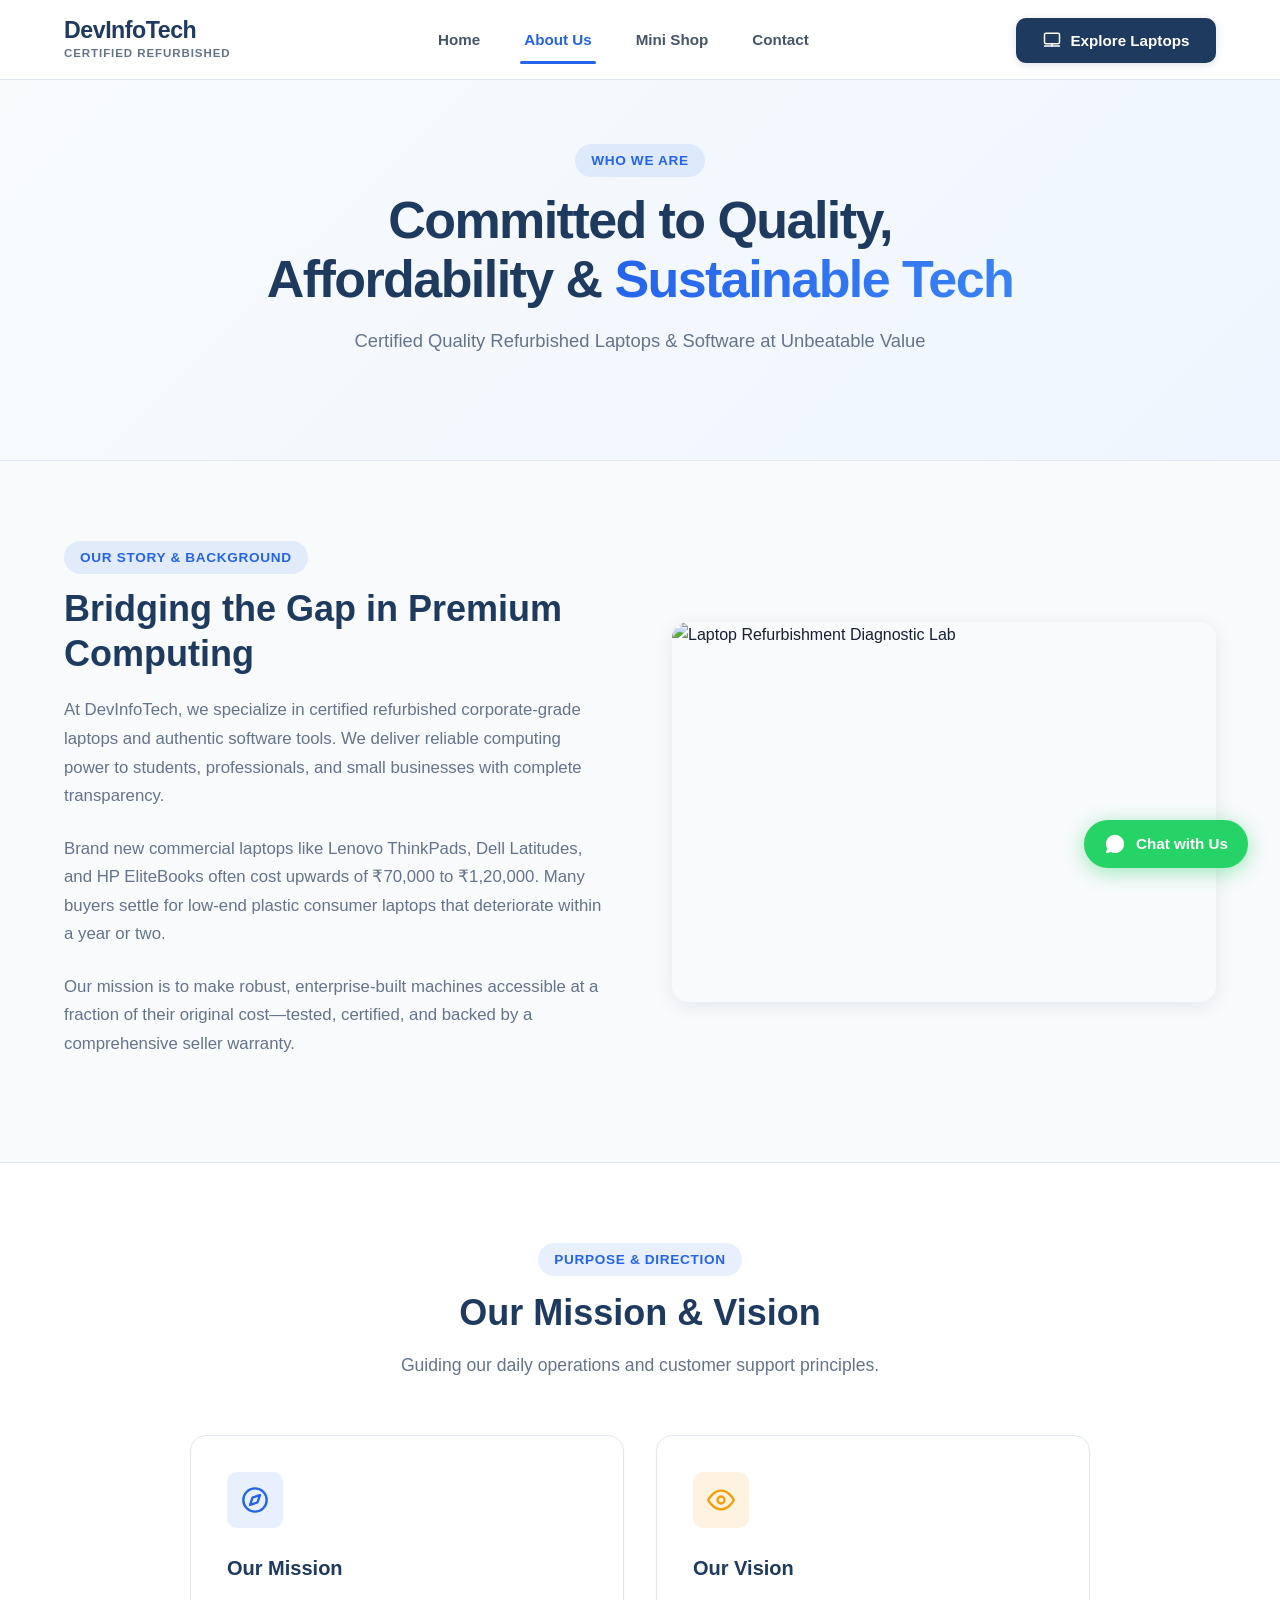
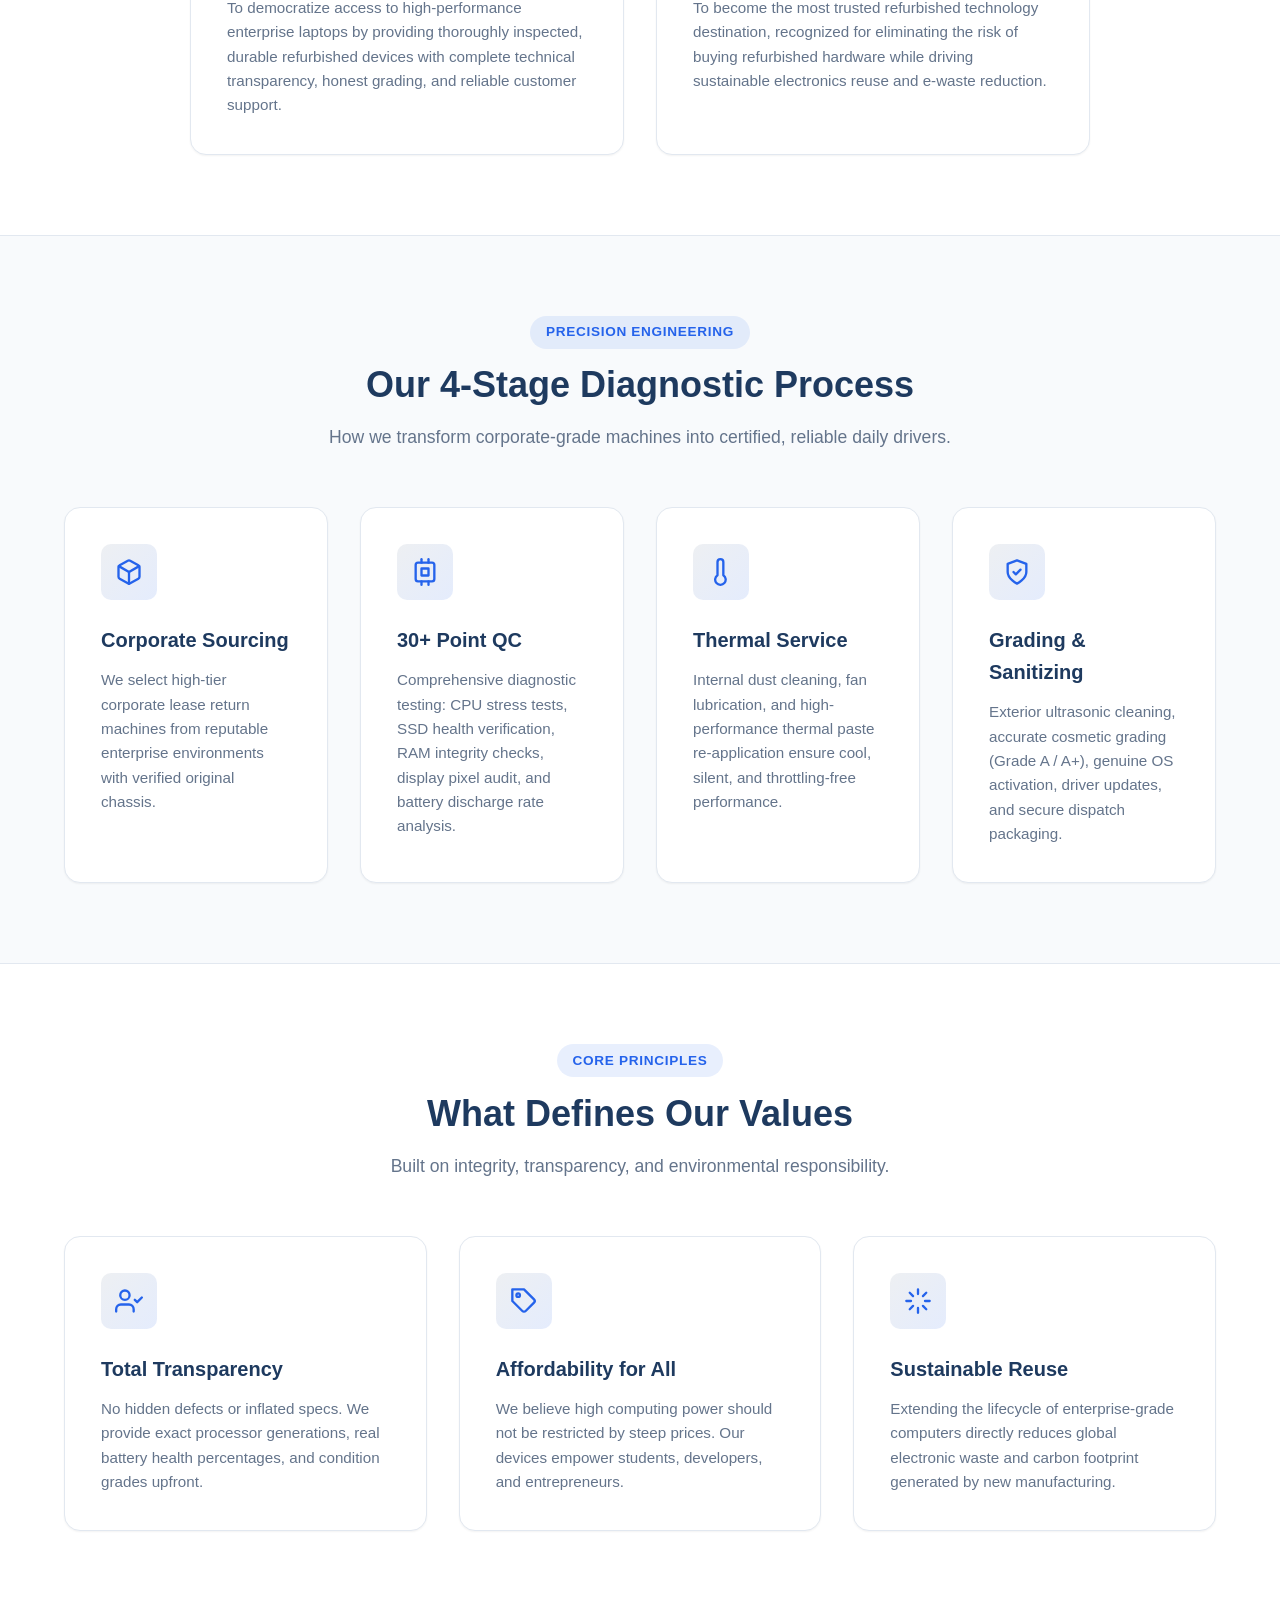
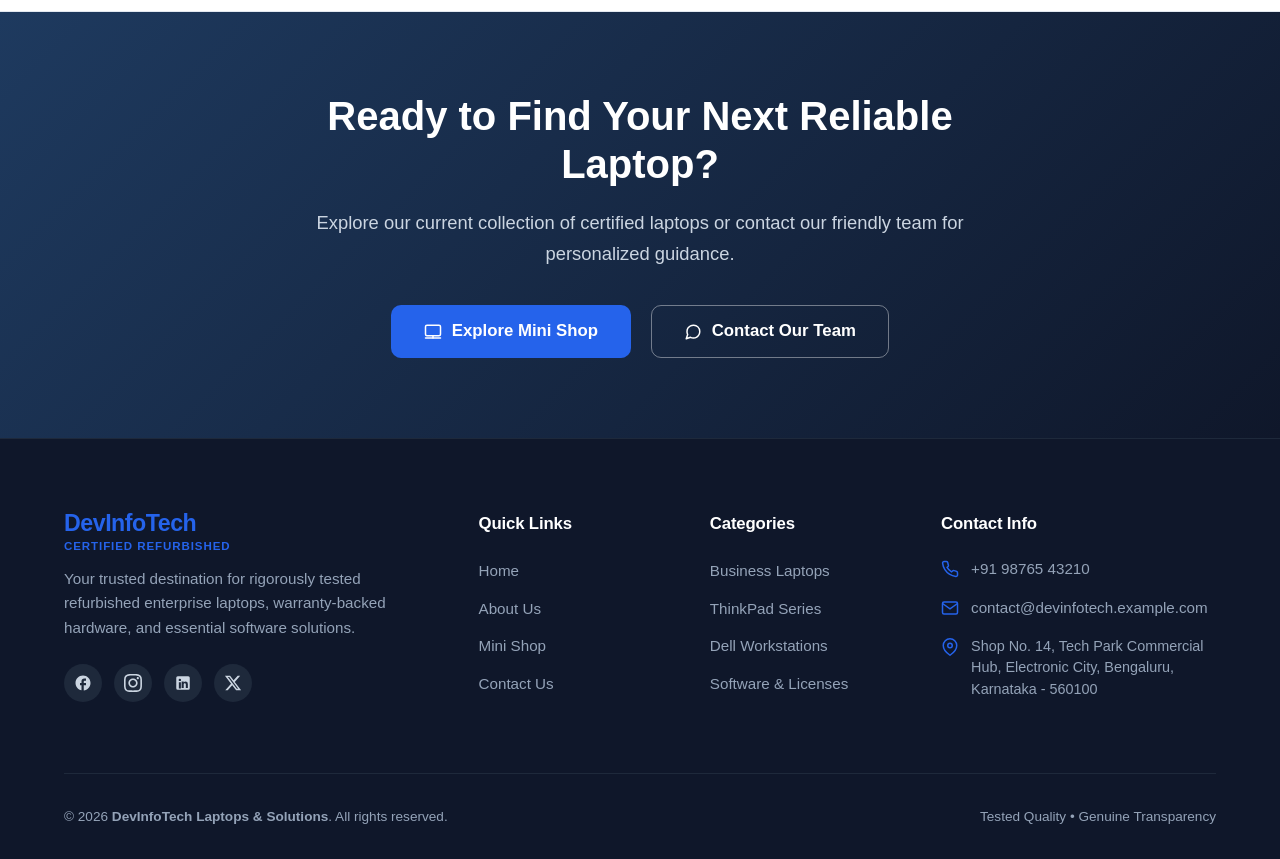
==== about.html @ b2900a1d "Add files via upload" ====
<!DOCTYPE html>
<html lang="en">
<head>
  <meta charset="UTF-8">
  <meta name="viewport" content="width=device-width, initial-scale=1.0">
  <meta name="description" content="Learn about DevInfoTech - our mission, our 30-point diagnostic refurbishment process, and our commitment to transparent, affordable computing technology.">
  <title>About Us - DevInfoTech Certified Refurbished</title>

  <!-- Google Fonts -->
  <link rel="preconnect" href="https://fonts.googleapis.com">
  <link rel="preconnect" href="https://fonts.gstatic.com" crossorigin>
  <link href="https://fonts.googleapis.com/css2?family=Plus+Jakarta+Sans:wght@400;500;600;700;800&display=swap" rel="stylesheet">

  <!-- Core & Component Stylesheets -->
  <link rel="stylesheet" href="css/style.css">
  <link rel="stylesheet" href="css/components.css">
  <link rel="stylesheet" href="css/responsive.css">
</head>
<body>

  <!-- ==============================================================================
       HEADER / NAVIGATION
       ============================================================================== -->
  <header class="site-header">
    <div class="container header-container">
      <a href="index.html" class="brand-logo-link brand-logo-slot" aria-label="Home">
        <div class="brand-text-wrapper">
          <span class="brand-name">Dev<span>Info</span>Tech</span>
          <span class="brand-tagline">Certified Refurbished</span>
        </div>
      </a>

      <!-- Desktop Center Navigation & Mobile Drawer -->
      <nav class="main-nav" aria-label="Primary Navigation">
        <ul class="nav-list">
          <li>
            <a href="index.html" class="nav-link">
              <span class="nav-link-content">
                <span class="nav-icon">
                  <svg viewBox="0 0 24 24" width="18" height="18" fill="none" stroke="currentColor" stroke-width="2" stroke-linecap="round" stroke-linejoin="round"><path d="M3 9l9-7 9 7v11a2 2 0 0 1-2 2H5a2 2 0 0 1-2-2z"/><polyline points="9 22 9 12 15 12 15 22"/></svg>
                </span>
                <span>Home</span>
              </span>
              <span class="nav-arrow">
                <svg viewBox="0 0 24 24" width="16" height="16" fill="none" stroke="currentColor" stroke-width="2.5" stroke-linecap="round" stroke-linejoin="round"><polyline points="9 18 15 12 9 6"/></svg>
              </span>
            </a>
          </li>
          <li>
            <a href="about.html" class="nav-link active">
              <span class="nav-link-content">
                <span class="nav-icon">
                  <svg viewBox="0 0 24 24" width="18" height="18" fill="none" stroke="currentColor" stroke-width="2" stroke-linecap="round" stroke-linejoin="round"><circle cx="12" cy="12" r="10"/><line x1="12" y1="16" x2="12" y2="12"/><line x1="12" y1="8" x2="12.01" y2="8"/></svg>
                </span>
                <span>About Us</span>
              </span>
              <span class="nav-arrow">
                <svg viewBox="0 0 24 24" width="16" height="16" fill="none" stroke="currentColor" stroke-width="2.5" stroke-linecap="round" stroke-linejoin="round"><polyline points="9 18 15 12 9 6"/></svg>
              </span>
            </a>
          </li>
          <li>
            <a href="shop.html" class="nav-link">
              <span class="nav-link-content">
                <span class="nav-icon">
                  <svg viewBox="0 0 24 24" width="18" height="18" fill="none" stroke="currentColor" stroke-width="2" stroke-linecap="round" stroke-linejoin="round"><rect x="2" y="3" width="20" height="14" rx="2"/><path d="M2 20h20"/><path d="M12 17v3"/></svg>
                </span>
                <span>Mini Shop</span>
              </span>
              <span class="nav-arrow">
                <svg viewBox="0 0 24 24" width="16" height="16" fill="none" stroke="currentColor" stroke-width="2.5" stroke-linecap="round" stroke-linejoin="round"><polyline points="9 18 15 12 9 6"/></svg>
              </span>
            </a>
          </li>
          <li>
            <a href="contact.html" class="nav-link">
              <span class="nav-link-content">
                <span class="nav-icon">
                  <svg viewBox="0 0 24 24" width="18" height="18" fill="none" stroke="currentColor" stroke-width="2" stroke-linecap="round" stroke-linejoin="round"><path d="M21 11.5a8.38 8.38 0 0 1-.9 3.8 8.5 8.5 0 0 1-7.6 4.7 8.38 8.38 0 0 1-3.8-.9L3 21l1.9-5.7a8.38 8.38 0 0 1-.9-3.8 8.5 8.5 0 0 1 4.7-7.6 8.38 8.38 0 0 1 3.8-.9h.5a8.48 8.48 0 0 1 8 8v.5z"/></svg>
                </span>
                <span>Contact</span>
              </span>
              <span class="nav-arrow">
                <svg viewBox="0 0 24 24" width="16" height="16" fill="none" stroke="currentColor" stroke-width="2.5" stroke-linecap="round" stroke-linejoin="round"><polyline points="9 18 15 12 9 6"/></svg>
              </span>
            </a>
          </li>
        </ul>
        <div class="mobile-nav-cta">
          <a href="shop.html" class="btn btn-primary btn-block">
            <svg viewBox="0 0 24 24" width="18" height="18" fill="none" stroke="currentColor" stroke-width="2" stroke-linecap="round" stroke-linejoin="round"><rect x="2" y="3" width="20" height="14" rx="2"/><path d="M2 20h20"/><path d="M12 17v3"/></svg>
            Explore Laptops
          </a>
        </div>
      </nav>

      <!-- Header Right Actions: Explore Laptops + Modern Mobile Menu Button -->
      <div class="header-actions">
        <a href="shop.html" class="btn btn-primary btn-header-cta">
          <svg viewBox="0 0 24 24" width="18" height="18" fill="none" stroke="currentColor" stroke-width="2" stroke-linecap="round" stroke-linejoin="round"><rect x="2" y="3" width="20" height="14" rx="2"/><path d="M2 20h20"/><path d="M12 17v3"/></svg>
          <span>Explore Laptops</span>
        </a>
        <button class="mobile-nav-toggle" aria-label="Toggle navigation menu" aria-expanded="false">
          <svg class="menu-icon-svg" viewBox="0 0 24 24" width="22" height="22" fill="none" stroke="currentColor" stroke-width="2.2" stroke-linecap="round" stroke-linejoin="round">
            <line x1="3" y1="6" x2="21" y2="6"/>
            <line x1="3" y1="12" x2="15" y2="12"/>
            <line x1="3" y1="18" x2="21" y2="18"/>
          </svg>
        </button>
      </div>
    </div>
  </header>

  <main id="main-content">
    <!-- ==============================================================================
         PAGE HERO
         ============================================================================== -->
    <section class="hero-section" style="padding: 4rem 0 4.5rem 0;">
      <div class="container" style="text-align: center; max-width: 800px; margin: 0 auto;">
        <span class="section-tag">Who We Are</span>
        <h1 class="hero-title" style="margin-bottom: 1rem;">
          Committed to Quality, Affordability & <span class="highlight">Sustainable Tech</span>
        </h1>
        <p class="hero-description" data-config="tagline">
          Certified Quality Refurbished Laptops & Software at Unbeatable Value.
        </p>
      </div>
    </section>

    <!-- ==============================================================================
         BUSINESS INTRODUCTION & BACKGROUND
         ============================================================================== -->
    <section class="section">
      <div class="container about-preview-grid">
        <div class="about-preview-content">
          <span class="section-tag">Our Story & Background</span>
          <h2 class="section-title">Bridging the Gap in Premium Computing</h2>
          <p class="about-preview-text" data-config="aboutShort">
            At DevInfoTech, we specialize in certified refurbished corporate-grade laptops and authentic software tools. We deliver reliable computing power to students, professionals, and small businesses with complete transparency.
          </p>
          <p class="about-preview-text">
            Brand new commercial laptops like Lenovo ThinkPads, Dell Latitudes, and HP EliteBooks often cost upwards of ₹70,000 to ₹1,20,000. Many buyers settle for low-end plastic consumer laptops that deteriorate within a year or two.
          </p>
          <p class="about-preview-text">
            Our mission is to make robust, enterprise-built machines accessible at a fraction of their original cost—tested, certified, and backed by a comprehensive seller warranty.
          </p>
        </div>

        <div class="about-preview-img-box">
          <img src="assets/images/about-refurbish.svg" alt="Laptop Refurbishment Diagnostic Lab" class="about-preview-img" width="600" height="420">
        </div>
      </div>
    </section>

    <!-- ==============================================================================
         MISSION & VISION
         ============================================================================== -->
    <section class="section section-alt">
      <div class="container">
        <div class="section-header">
          <span class="section-tag">Purpose & Direction</span>
          <h2 class="section-title">Our Mission & Vision</h2>
          <p class="section-subtitle">Guiding our daily operations and customer support principles.</p>
        </div>

        <div class="features-grid" style="grid-template-columns: repeat(2, 1fr); max-width: 900px; margin: 0 auto;">
          <div class="feature-box">
            <div class="feature-icon-wrapper" style="background: rgba(37, 99, 235, 0.1);">
              <svg viewBox="0 0 24 24" width="28" height="28" fill="none" stroke="currentColor" stroke-width="2" stroke-linecap="round" stroke-linejoin="round"><circle cx="12" cy="12" r="10"/><polygon points="16.24 7.76 14.12 14.12 7.76 16.24 9.88 9.88 16.24 7.76"/></svg>
            </div>
            <h3 class="feature-title">Our Mission</h3>
            <p class="feature-desc">
              To democratize access to high-performance enterprise laptops by providing thoroughly inspected, durable refurbished devices with complete technical transparency, honest grading, and reliable customer support.
            </p>
          </div>

          <div class="feature-box">
            <div class="feature-icon-wrapper" style="background: rgba(245, 158, 11, 0.12); color: var(--color-accent);">
              <svg viewBox="0 0 24 24" width="28" height="28" fill="none" stroke="currentColor" stroke-width="2" stroke-linecap="round" stroke-linejoin="round"><path d="M1 12s4-8 11-8 11 8 11 8-4 8-11 8-11-8-11-8z"/><circle cx="12" cy="12" r="3"/></svg>
            </div>
            <h3 class="feature-title">Our Vision</h3>
            <p class="feature-desc">
              To become the most trusted refurbished technology destination, recognized for eliminating the risk of buying refurbished hardware while driving sustainable electronics reuse and e-waste reduction.
            </p>
          </div>
        </div>
      </div>
    </section>

    <!-- ==============================================================================
         EXPLANATION OF REFURBISHMENT PROCESS
         ============================================================================== -->
    <section class="section">
      <div class="container">
        <div class="section-header">
          <span class="section-tag">Precision Engineering</span>
          <h2 class="section-title">Our 4-Stage Diagnostic Process</h2>
          <p class="section-subtitle">How we transform corporate-grade machines into certified, reliable daily drivers.</p>
        </div>

        <div class="features-grid" style="grid-template-columns: repeat(4, 1fr);">
          <div class="feature-box">
            <div class="feature-icon-wrapper">
              <svg viewBox="0 0 24 24" width="26" height="26" fill="none" stroke="currentColor" stroke-width="2" stroke-linecap="round" stroke-linejoin="round"><path d="M21 16V8a2 2 0 0 0-1-1.73l-7-4a2 2 0 0 0-2 0l-7 4A2 2 0 0 0 3 8v8a2 2 0 0 0 1 1.73l7 4a2 2 0 0 0 2 0l7-4A2 2 0 0 0 21 16z"/><polyline points="3.27 6.96 12 12.01 20.73 6.96"/><line x1="12" y1="22.08" x2="12" y2="12"/></svg>
            </div>
            <h3 class="feature-title">Corporate Sourcing</h3>
            <p class="feature-desc">We select high-tier corporate lease return machines from reputable enterprise environments with verified original chassis.</p>
          </div>

          <div class="feature-box">
            <div class="feature-icon-wrapper">
              <svg viewBox="0 0 24 24" width="26" height="26" fill="none" stroke="currentColor" stroke-width="2" stroke-linecap="round" stroke-linejoin="round"><rect x="4" y="4" width="16" height="16" rx="2"/><rect x="9" y="9" width="6" height="6"/><line x1="9" y1="1" x2="9" y2="4"/><line x1="15" y1="1" x2="15" y2="4"/><line x1="9" y1="20" x2="9" y2="23"/><line x1="15" y1="20" x2="15" y2="23"/></svg>
            </div>
            <h3 class="feature-title">30+ Point QC</h3>
            <p class="feature-desc">Comprehensive diagnostic testing: CPU stress tests, SSD health verification, RAM integrity checks, display pixel audit, and battery discharge rate analysis.</p>
          </div>

          <div class="feature-box">
            <div class="feature-icon-wrapper">
              <svg viewBox="0 0 24 24" width="26" height="26" fill="none" stroke="currentColor" stroke-width="2" stroke-linecap="round" stroke-linejoin="round"><path d="M14 14.76V3.5a2.5 2.5 0 0 0-5 0v11.26a4.5 4.5 0 1 0 5 0z"/></svg>
            </div>
            <h3 class="feature-title">Thermal Service</h3>
            <p class="feature-desc">Internal dust cleaning, fan lubrication, and high-performance thermal paste re-application ensure cool, silent, and throttling-free performance.</p>
          </div>

          <div class="feature-box">
            <div class="feature-icon-wrapper">
              <svg viewBox="0 0 24 24" width="26" height="26" fill="none" stroke="currentColor" stroke-width="2" stroke-linecap="round" stroke-linejoin="round"><path d="M12 22s8-4 8-10V5l-8-3-8 3v7c0 6 8 10 8 10z"/><polyline points="9 12 11 14 15 10"/></svg>
            </div>
            <h3 class="feature-title">Grading & Sanitizing</h3>
            <p class="feature-desc">Exterior ultrasonic cleaning, accurate cosmetic grading (Grade A / A+), genuine OS activation, driver updates, and secure dispatch packaging.</p>
          </div>
        </div>
      </div>
    </section>

    <!-- ==============================================================================
         BUSINESS VALUES
         ============================================================================== -->
    <section class="section section-alt">
      <div class="container">
        <div class="section-header">
          <span class="section-tag">Core Principles</span>
          <h2 class="section-title">What Defines Our Values</h2>
          <p class="section-subtitle">Built on integrity, transparency, and environmental responsibility.</p>
        </div>

        <div class="features-grid">
          <div class="feature-box">
            <div class="feature-icon-wrapper">
              <svg viewBox="0 0 24 24" width="28" height="28" fill="none" stroke="currentColor" stroke-width="2" stroke-linecap="round" stroke-linejoin="round"><path d="M16 21v-2a4 4 0 0 0-4-4H5a4 4 0 0 0-4 4v2"/><circle cx="8.5" cy="7" r="4"/><polyline points="17 11 19 13 23 9"/></svg>
            </div>
            <h3 class="feature-title">Total Transparency</h3>
            <p class="feature-desc">No hidden defects or inflated specs. We provide exact processor generations, real battery health percentages, and condition grades upfront.</p>
          </div>

          <div class="feature-box">
            <div class="feature-icon-wrapper">
              <svg viewBox="0 0 24 24" width="28" height="28" fill="none" stroke="currentColor" stroke-width="2" stroke-linecap="round" stroke-linejoin="round"><path d="M20.59 13.41l-7.17 7.17a2 2 0 0 1-2.83 0L2 12V2h10l8.59 8.59a2 2 0 0 1 0 2.82z"/><circle cx="7" cy="7" r="1.5"/></svg>
            </div>
            <h3 class="feature-title">Affordability for All</h3>
            <p class="feature-desc">We believe high computing power should not be restricted by steep prices. Our devices empower students, developers, and entrepreneurs.</p>
          </div>

          <div class="feature-box">
            <div class="feature-icon-wrapper">
              <svg viewBox="0 0 24 24" width="28" height="28" fill="none" stroke="currentColor" stroke-width="2" stroke-linecap="round" stroke-linejoin="round"><path d="M12 2v4M12 18v4M4.93 4.93l2.83 2.83M16.24 16.24l2.83 2.83M2 12h4M18 12h4M4.93 19.07l2.83-2.83M16.24 7.76l2.83-2.83"/></svg>
            </div>
            <h3 class="feature-title">Sustainable Reuse</h3>
            <p class="feature-desc">Extending the lifecycle of enterprise-grade computers directly reduces global electronic waste and carbon footprint generated by new manufacturing.</p>
          </div>
        </div>
      </div>
    </section>

    <!-- ==============================================================================
         CTA SECTION
         ============================================================================== -->
    <section class="cta-section">
      <div class="container cta-container">
        <h2 class="cta-title">Ready to Find Your Next Reliable Laptop?</h2>
        <p class="cta-description">
          Explore our current collection of certified laptops or contact our friendly team for personalized guidance.
        </p>
        <div class="cta-buttons">
          <a href="shop.html" class="btn btn-secondary btn-lg">
            <svg viewBox="0 0 24 24" width="20" height="20" fill="none" stroke="currentColor" stroke-width="2" stroke-linecap="round" stroke-linejoin="round"><rect x="2" y="3" width="20" height="14" rx="2"/><path d="M2 20h20"/><path d="M12 17v3"/></svg>
            <span>Explore Mini Shop</span>
          </a>
          <a href="contact.html" class="btn btn-outline btn-lg" style="color: #FFFFFF; border-color: rgba(255,255,255,0.4);">
            <svg viewBox="0 0 24 24" width="20" height="20" fill="none" stroke="currentColor" stroke-width="2" stroke-linecap="round" stroke-linejoin="round"><path d="M21 11.5a8.38 8.38 0 0 1-.9 3.8 8.5 8.5 0 0 1-7.6 4.7 8.38 8.38 0 0 1-3.8-.9L3 21l1.9-5.7a8.38 8.38 0 0 1-.9-3.8 8.5 8.5 0 0 1 4.7-7.6 8.38 8.38 0 0 1 3.8-.9h.5a8.48 8.48 0 0 1 8 8v.5z"/></svg>
            <span>Contact Our Team</span>
          </a>
        </div>
      </div>
    </section>
  </main>

  <!-- ==============================================================================
       FOOTER
       ============================================================================== -->
  <footer class="site-footer">
    <div class="container">
      <div class="footer-grid">
        <div class="footer-brand">
          <div class="footer-brand-name brand-logo-slot">
            Dev<span>Info</span>Tech
          </div>
          <p class="footer-desc" data-config="footerDescription">
            Your trusted destination for rigorously tested refurbished enterprise laptops, warranty-backed hardware, and essential software solutions.
          </p>
          <div class="footer-social-links"></div>
        </div>

        <div>
          <h4 class="footer-col-title">Quick Links</h4>
          <ul class="footer-links">
            <li class="footer-link-item"><a href="index.html" class="footer-link">Home</a></li>
            <li class="footer-link-item"><a href="about.html" class="footer-link">About Us</a></li>
            <li class="footer-link-item"><a href="shop.html" class="footer-link">Mini Shop</a></li>
            <li class="footer-link-item"><a href="contact.html" class="footer-link">Contact Us</a></li>
          </ul>
        </div>

        <div>
          <h4 class="footer-col-title">Categories</h4>
          <ul class="footer-links">
            <li class="footer-link-item"><a href="shop.html?category=laptop" class="footer-link">Business Laptops</a></li>
            <li class="footer-link-item"><a href="shop.html?category=laptop&brand=lenovo" class="footer-link">ThinkPad Series</a></li>
            <li class="footer-link-item"><a href="shop.html?category=laptop&brand=dell" class="footer-link">Dell Workstations</a></li>
            <li class="footer-link-item"><a href="shop.html?category=software" class="footer-link">Software & Licenses</a></li>
          </ul>
        </div>

        <div>
          <h4 class="footer-col-title">Contact Info</h4>
          <ul class="footer-contact-list">
            <li class="footer-contact-item">
              <svg viewBox="0 0 24 24" fill="none" stroke="currentColor" stroke-width="2"><path d="M22 16.92v3a2 2 0 0 1-2.18 2 19.79 19.79 0 0 1-8.63-3.07 19.5 19.5 0 0 1-6-6 19.79 19.79 0 0 1-3.07-8.67A2 2 0 0 1 4.11 2h3a2 2 0 0 1 2 1.72 12.84 12.84 0 0 0 .7 2.81 2 2 0 0 1-.45 2.11L8.09 9.91a16 16 0 0 0 6 6l1.27-1.27a2 2 0 0 1 2.11-.45 12.84 12.84 0 0 0 2.81.7A2 2 0 0 1 22 16.92z"/></svg>
              <a href="tel:+919876543210" data-config="phone" class="footer-link">+91 98765 43210</a>
            </li>
            <li class="footer-contact-item">
              <svg viewBox="0 0 24 24" fill="none" stroke="currentColor" stroke-width="2"><path d="M4 4h16c1.1 0 2 .9 2 2v12c0 1.1-.9 2-2 2H4c-1.1 0-2-.9-2-2V6c0-1.1.9-2 2-2z"/><polyline points="22,6 12,13 2,6"/></svg>
              <a href="mailto:contact@devinfotech.example.com" data-config="email" class="footer-link">contact@devinfotech.example.com</a>
            </li>
            <li class="footer-contact-item">
              <svg viewBox="0 0 24 24" fill="none" stroke="currentColor" stroke-width="2"><path d="M21 10c0 7-9 13-9 13s-9-6-9-13a9 9 0 0 1 18 0z"/><circle cx="12" cy="10" r="3"/></svg>
              <span data-config="address">Tech Park Commercial Hub, Electronic City, Bengaluru</span>
            </li>
          </ul>
        </div>
      </div>

      <div class="footer-bottom">
        <p data-config="copyright">&copy; 2026 <strong>DevInfoTech</strong>. All rights reserved.</p>
        <p>Tested Quality • Genuine Transparency</p>
      </div>
    </div>
  </footer>

  <!-- Scripts -->
  <script src="js/config.js"></script>
  <script src="js/products.js"></script>
  <script src="js/main.js"></script>
</body>
</html>
---- css/style.css ----
/**
 * ==============================================================================
 * CORE STYLESHEET (style.css)
 * ==============================================================================
 * Central CSS variables, typography, layout, header, hero, footer & global sections.
 * Note: Variables defined here are dynamically overridden by js/config.js at runtime.
 */

:root {
  /* Dynamic Branding Defaults (Configurable via js/config.js) */
  --color-primary: #1E3A5F;
  --color-primary-hover: #152a45;
  --color-secondary: #2563EB;
  --color-secondary-hover: #1d4ed8;
  --color-accent: #F59E0B;
  --color-accent-hover: #d97706;
  --color-bg: #F8FAFC;
  --color-surface: #FFFFFF;
  --color-text: #172033;
  --color-text-muted: #64748B;
  --color-border: #E2E8F0;
  --color-success: #10B981;

  /* Neutrals & Dark Accents */
  --color-dark: #0F172A;
  --color-gray-50: #F8FAFC;
  --color-gray-100: #F1F5F9;
  --color-gray-200: #E2E8F0;
  --color-gray-300: #CBD5E1;
  --color-gray-600: #475569;
  --color-gray-800: #1E293B;

  /* Typography */
  --font-base: -apple-system, BlinkMacSystemFont, "Segoe UI", Roboto, "Helvetica Neue", Arial, sans-serif;
  --font-heading: -apple-system, BlinkMacSystemFont, "Segoe UI", Roboto, "Helvetica Neue", Arial, sans-serif;

  /* Shadows */
  --shadow-sm: 0 1px 2px 0 rgba(0, 0, 0, 0.05);
  --shadow-md: 0 4px 6px -1px rgba(0, 0, 0, 0.1), 0 2px 4px -1px rgba(0, 0, 0, 0.06);
  --shadow-lg: 0 10px 15px -3px rgba(0, 0, 0, 0.1), 0 4px 6px -2px rgba(0, 0, 0, 0.05);
  --shadow-xl: 0 20px 25px -5px rgba(0, 0, 0, 0.1), 0 10px 10px -5px rgba(0, 0, 0, 0.04);
  --shadow-card: 0 4px 20px rgba(15, 23, 42, 0.08);
  --shadow-card-hover: 0 12px 30px rgba(15, 23, 42, 0.14);

  /* Layout Spacing */
  --max-width: 1200px;
  --radius-sm: 6px;
  --radius-md: 10px;
  --radius-lg: 16px;
  --radius-full: 9999px;
  --transition: all 0.25s cubic-bezier(0.4, 0, 0.2, 1);
}

/* Reset & Box Sizing */
*, *::before, *::after {
  box-sizing: border-box;
  margin: 0;
  padding: 0;
}

html {
  scroll-behavior: smooth;
  font-size: 16px;
  overflow-x: hidden;
  width: 100%;
}

body {
  font-family: var(--font-base);
  background-color: var(--color-bg);
  color: var(--color-text);
  line-height: 1.6;
  -webkit-font-smoothing: antialiased;
  -moz-osx-font-smoothing: grayscale;
  min-height: 100vh;
  display: flex;
  flex-direction: column;
  overflow-x: hidden;
  width: 100%;
  position: relative;
}

main {
  flex: 1 0 auto;
}

img, svg {
  display: block;
  max-width: 100%;
  height: auto;
}

a {
  color: var(--color-secondary);
  text-decoration: none;
  transition: var(--transition);
}

a:hover {
  color: var(--color-secondary-hover);
}

button, input, select, textarea {
  font-family: inherit;
  font-size: inherit;
  color: inherit;
}

/* Container */
.container {
  width: 100%;
  max-width: var(--max-width);
  margin: 0 auto;
  padding: 0 1.5rem;
}

/* Section Common Styles */
.section {
  padding: 5rem 0;
}

.section-alt {
  background-color: #FFFFFF;
  border-top: 1px solid var(--color-border);
  border-bottom: 1px solid var(--color-border);
}

.section-header {
  text-align: center;
  max-width: 700px;
  margin: 0 auto 3.5rem auto;
}

.section-tag {
  display: inline-block;
  padding: 0.35rem 1rem;
  background-color: rgba(37, 99, 235, 0.1);
  color: var(--color-secondary);
  font-size: 0.85rem;
  font-weight: 700;
  letter-spacing: 0.05em;
  text-transform: uppercase;
  border-radius: var(--radius-full);
  margin-bottom: 0.85rem;
}

.section-title {
  font-size: 2.25rem;
  font-weight: 800;
  color: var(--color-primary);
  line-height: 1.25;
  margin-bottom: 1rem;
}

.section-subtitle {
  font-size: 1.1rem;
  color: var(--color-text-muted);
  line-height: 1.6;
}

/* ==============================================================================
 * HEADER & NAVIGATION
 * ============================================================================== */
.site-header {
  position: sticky;
  top: 0;
  z-index: 1000;
  background-color: rgba(255, 255, 255, 0.95);
  backdrop-filter: blur(14px);
  -webkit-backdrop-filter: blur(14px);
  border-bottom: 1px solid var(--color-border);
  transition: var(--transition);
}

.site-header.scrolled {
  box-shadow: 0 4px 20px rgba(15, 23, 42, 0.08);
  background-color: #FFFFFF;
}

.header-container {
  display: flex;
  align-items: center;
  justify-content: space-between;
  gap: 1.5rem;
  height: 80px;
}

/* Brand Logo */
.brand-logo-link {
  display: flex;
  align-items: center;
  gap: 0.75rem;
  text-decoration: none;
  flex-shrink: 0;
}

.brand-logo-img {
  height: 46px;
  width: auto;
  object-fit: contain;
}

.brand-text-wrapper {
  display: flex;
  flex-direction: column;
}

.brand-name {
  font-size: 1.45rem;
  font-weight: 800;
  color: var(--color-primary);
  line-height: 1.1;
  letter-spacing: -0.02em;
}

.brand-name span {
  color: var(--color-secondary);
}

.brand-tagline {
  font-size: 0.72rem;
  font-weight: 700;
  color: var(--color-text-muted);
  letter-spacing: 0.08em;
  text-transform: uppercase;
}

/* Main Navigation Centered */
.main-nav {
  display: flex;
  align-items: center;
  margin: 0 auto;
}

.nav-list {
  display: flex;
  align-items: center;
  gap: 2.25rem;
  list-style: none;
}

.nav-link {
  font-size: 0.95rem;
  font-weight: 600;
  color: var(--color-gray-600);
  padding: 0.5rem 0.25rem;
  position: relative;
  display: inline-flex;
  align-items: center;
  gap: 0.4rem;
  transition: var(--transition);
}

.nav-link-content {
  display: inline-flex;
  align-items: center;
  gap: 0.4rem;
}

.nav-icon {
  display: none;
}

.nav-arrow {
  display: none;
}

.nav-link:hover {
  color: var(--color-primary);
}

.nav-link.active {
  color: var(--color-secondary);
  font-weight: 700;
}

.nav-link.active::after {
  content: "";
  position: absolute;
  bottom: -4px;
  left: 0;
  width: 100%;
  height: 3px;
  background-color: var(--color-secondary);
  border-radius: var(--radius-full);
}

/* Header Right Actions */
.header-actions {
  display: flex;
  align-items: center;
  gap: 1rem;
  flex-shrink: 0;
}

.btn-header-cta {
  padding: 0.6rem 1.25rem;
  font-size: 0.9rem;
  font-weight: 700;
  border-radius: var(--radius-md);
  box-shadow: 0 2px 8px rgba(30, 58, 95, 0.15);
  display: inline-flex;
  align-items: center;
  gap: 0.5rem;
}

.btn-header-cta svg {
  width: 17px;
  height: 17px;
}

.btn-header-cta:hover {
  transform: translateY(-2px);
  box-shadow: 0 4px 14px rgba(37, 99, 235, 0.3);
}

/* Drawer Header - Strictly hidden on desktop */
.drawer-header {
  display: none;
}

.mobile-nav-cta {
  display: none;
  width: 100%;
  margin-top: 1.5rem;
  padding-top: 1.5rem;
  border-top: 1px solid var(--color-border);
}

.nav-backdrop {
  display: none;
}

/* Mobile Nav Toggle Button - Strictly hidden on desktop */
.mobile-nav-toggle {
  display: none;
  background: var(--color-gray-50);
  border: 1px solid var(--color-border);
  border-radius: var(--radius-md);
  cursor: pointer;
  padding: 0.5rem;
  color: var(--color-primary);
  transition: var(--transition);
  align-items: center;
  justify-content: center;
}

.mobile-nav-toggle:hover {
  background: #EFF6FF;
  border-color: var(--color-secondary);
  color: var(--color-secondary);
}

.menu-icon-svg {
  display: block;
  width: 22px;
  height: 22px;
  transition: transform 0.25s ease;
}

.mobile-nav-toggle:hover .menu-icon-svg {
  transform: scale(1.08);
}

/* ==============================================================================
 * HERO SECTION
 * ============================================================================== */
.hero-section {
  position: relative;
  padding: 5rem 0 6rem 0;
  background: linear-gradient(135deg, #F8FAFC 0%, #EFF6FF 100%);
  overflow: hidden;
  border-bottom: 1px solid var(--color-border);
}

.hero-grid {
  display: grid;
  grid-template-columns: 1.15fr 0.85fr;
  gap: 3.5rem;
  align-items: center;
}

.hero-content {
  max-width: 620px;
}

.hero-badge {
  display: inline-flex;
  align-items: center;
  gap: 0.5rem;
  padding: 0.4rem 1rem;
  background-color: #FFFFFF;
  border: 1px solid var(--color-border);
  border-radius: var(--radius-full);
  font-size: 0.85rem;
  font-weight: 700;
  color: var(--color-primary);
  box-shadow: var(--shadow-sm);
  margin-bottom: 1.5rem;
}

.hero-badge-dot {
  width: 8px;
  height: 8px;
  background-color: var(--color-success);
  border-radius: 50%;
  box-shadow: 0 0 0 3px rgba(16, 185, 129, 0.25);
}

.hero-title {
  font-size: 3.25rem;
  font-weight: 800;
  color: var(--color-primary);
  line-height: 1.15;
  letter-spacing: -0.03em;
  margin-bottom: 1.25rem;
}

.hero-title .highlight {
  color: var(--color-secondary);
  background: linear-gradient(120deg, var(--color-secondary), #3B82F6);
  -webkit-background-clip: text;
  -webkit-text-fill-color: transparent;
}

.hero-description {
  font-size: 1.15rem;
  color: var(--color-text-muted);
  line-height: 1.65;
  margin-bottom: 2rem;
}

.hero-cta-group {
  display: flex;
  flex-wrap: wrap;
  gap: 1rem;
  margin-bottom: 2.5rem;
}

.hero-trust-row {
  display: flex;
  align-items: center;
  gap: 2rem;
  padding-top: 1.5rem;
  border-top: 1px solid var(--color-gray-200);
}

.hero-trust-item {
  display: flex;
  align-items: center;
  gap: 0.6rem;
  font-size: 0.9rem;
  font-weight: 600;
  color: var(--color-gray-600);
}

.hero-trust-item svg {
  width: 20px;
  height: 20px;
  color: var(--color-success);
  flex-shrink: 0;
}

.hero-visual {
  position: relative;
  display: flex;
  justify-content: center;
}

.hero-image {
  width: 100%;
  max-width: 540px;
  filter: drop-shadow(0 20px 30px rgba(15, 23, 42, 0.12));
}

/* ==============================================================================
 * TRUST INDICATORS STRIP
 * ============================================================================== */
.trust-strip {
  background-color: #FFFFFF;
  padding: 2.5rem 0;
  border-bottom: 1px solid var(--color-border);
}

.trust-grid {
  display: grid;
  grid-template-columns: repeat(4, 1fr);
  gap: 2rem;
}

.trust-card {
  display: flex;
  align-items: flex-start;
  gap: 1rem;
}

.trust-icon-box {
  width: 48px;
  height: 48px;
  border-radius: var(--radius-md);
  background: rgba(37, 99, 235, 0.08);
  color: var(--color-secondary);
  display: flex;
  align-items: center;
  justify-content: center;
  flex-shrink: 0;
}

.trust-icon-box svg {
  width: 24px;
  height: 24px;
}

.trust-title {
  font-size: 1rem;
  font-weight: 700;
  color: var(--color-primary);
  margin-bottom: 0.25rem;
}

.trust-desc {
  font-size: 0.85rem;
  color: var(--color-text-muted);
  line-height: 1.4;
}

/* ==============================================================================
 * WHY CHOOSE US / REFURBISHMENT PROCESS
 * ============================================================================== */
.features-grid {
  display: grid;
  grid-template-columns: repeat(3, 1fr);
  gap: 2rem;
}

.feature-box {
  background-color: var(--color-surface);
  border: 1px solid var(--color-border);
  border-radius: var(--radius-lg);
  padding: 2.25rem;
  transition: var(--transition);
  box-shadow: var(--shadow-sm);
  display: flex;
  flex-direction: column;
}

.feature-box:hover {
  transform: translateY(-5px);
  box-shadow: var(--shadow-card-hover);
  border-color: var(--color-secondary);
}

.feature-icon-wrapper {
  width: 56px;
  height: 56px;
  border-radius: var(--radius-md);
  background: linear-gradient(135deg, rgba(30, 58, 95, 0.08), rgba(37, 99, 235, 0.12));
  color: var(--color-secondary);
  display: flex;
  align-items: center;
  justify-content: center;
  margin-bottom: 1.5rem;
}

.feature-icon-wrapper svg {
  width: 28px;
  height: 28px;
}

.feature-title {
  font-size: 1.25rem;
  font-weight: 700;
  color: var(--color-primary);
  margin-bottom: 0.75rem;
}

.feature-desc {
  font-size: 0.95rem;
  color: var(--color-text-muted);
  line-height: 1.6;
}

/* ==============================================================================
 * SERVICES SECTION
 * ============================================================================== */
.services-grid {
  display: grid;
  grid-template-columns: repeat(3, 1fr);
  gap: 2rem;
}

.service-card {
  background-color: #FFFFFF;
  border: 1px solid var(--color-border);
  border-radius: var(--radius-lg);
  padding: 2.5rem 2rem;
  box-shadow: var(--shadow-sm);
  transition: var(--transition);
  display: flex;
  flex-direction: column;
}

.service-card:hover {
  border-color: var(--color-secondary);
  box-shadow: var(--shadow-card-hover);
  transform: translateY(-4px);
}

.service-badge {
  font-size: 0.8rem;
  font-weight: 700;
  text-transform: uppercase;
  color: var(--color-secondary);
  margin-bottom: 0.75rem;
  letter-spacing: 0.05em;
}

.service-title {
  font-size: 1.35rem;
  font-weight: 700;
  color: var(--color-primary);
  margin-bottom: 0.85rem;
}

.service-desc {
  font-size: 0.95rem;
  color: var(--color-text-muted);
  line-height: 1.6;
  margin-bottom: 1.5rem;
}

.service-list {
  list-style: none;
  margin-top: auto;
  padding-top: 1rem;
  border-top: 1px solid var(--color-border);
}

.service-list-item {
  display: flex;
  align-items: center;
  gap: 0.6rem;
  font-size: 0.9rem;
  color: var(--color-gray-800);
  margin-bottom: 0.5rem;
}

.service-list-item svg {
  width: 16px;
  height: 16px;
  color: var(--color-success);
  flex-shrink: 0;
}

/* ==============================================================================
 * ABOUT PREVIEW SECTION
 * ============================================================================== */
.about-preview-grid {
  display: grid;
  grid-template-columns: 1fr 1fr;
  gap: 4rem;
  align-items: center;
}

.about-preview-img-box {
  position: relative;
  border-radius: var(--radius-lg);
  overflow: hidden;
  box-shadow: var(--shadow-card);
}

.about-preview-content .section-tag {
  margin-bottom: 0.75rem;
}

.about-preview-content .section-title {
  text-align: left;
  margin-bottom: 1.25rem;
}

.about-preview-text {
  font-size: 1.05rem;
  color: var(--color-text-muted);
  line-height: 1.7;
  margin-bottom: 1.5rem;
}

.about-highlights-list {
  list-style: none;
  margin-bottom: 2rem;
}

.about-highlights-item {
  display: flex;
  align-items: flex-start;
  gap: 0.75rem;
  font-size: 0.95rem;
  color: var(--color-gray-800);
  margin-bottom: 0.75rem;
}

.about-highlights-item svg {
  width: 20px;
  height: 20px;
  color: var(--color-secondary);
  margin-top: 2px;
  flex-shrink: 0;
}

/* ==============================================================================
 * CALL TO ACTION BANNER (CTA)
 * ============================================================================== */
.cta-section {
  background: linear-gradient(135deg, var(--color-primary) 0%, #0F172A 100%);
  color: #FFFFFF;
  padding: 5rem 0;
  text-align: center;
}

.cta-container {
  max-width: 800px;
  margin: 0 auto;
}

.cta-title {
  font-size: 2.5rem;
  font-weight: 800;
  color: #FFFFFF;
  margin-bottom: 1.25rem;
  line-height: 1.2;
}

.cta-description {
  font-size: 1.15rem;
  color: #CBD5E1;
  line-height: 1.65;
  margin-bottom: 2.25rem;
}

.cta-buttons {
  display: flex;
  justify-content: center;
  flex-wrap: wrap;
  gap: 1.25rem;
}

/* ==============================================================================
 * FOOTER
 * ============================================================================== */
.site-footer {
  background-color: var(--color-dark);
  color: #94A3B8;
  padding: 4.5rem 0 2rem 0;
  border-top: 1px solid #1E293B;
}

.footer-grid {
  display: grid;
  grid-template-columns: 2fr 1fr 1fr 1.5fr;
  gap: 3rem;
  margin-bottom: 3.5rem;
}

.footer-brand {
  max-width: 340px;
}

.footer-brand-name {
  font-size: 1.5rem;
  font-weight: 800;
  color: #FFFFFF;
  margin-bottom: 0.75rem;
}

.footer-brand-name span {
  color: var(--color-secondary);
}

.footer-desc {
  font-size: 0.95rem;
  line-height: 1.6;
  margin-bottom: 1.5rem;
}

.footer-social-links {
  display: flex;
  gap: 0.75rem;
}

.social-icon-btn {
  width: 38px;
  height: 38px;
  border-radius: 50%;
  background-color: #1E293B;
  color: #CBD5E1;
  display: flex;
  align-items: center;
  justify-content: center;
  transition: var(--transition);
}

.social-icon-btn:hover {
  background-color: var(--color-secondary);
  color: #FFFFFF;
  transform: translateY(-3px);
}

.social-icon-btn svg {
  width: 18px;
  height: 18px;
}

.footer-col-title {
  font-size: 1.05rem;
  font-weight: 700;
  color: #FFFFFF;
  margin-bottom: 1.25rem;
  letter-spacing: -0.01em;
}

.footer-links {
  list-style: none;
}

.footer-link-item {
  margin-bottom: 0.75rem;
}

.footer-link {
  font-size: 0.95rem;
  color: #94A3B8;
  transition: var(--transition);
}

.footer-link:hover {
  color: #FFFFFF;
  padding-left: 4px;
}

.footer-contact-list {
  list-style: none;
}

.footer-contact-item {
  display: flex;
  align-items: flex-start;
  gap: 0.75rem;
  font-size: 0.9rem;
  line-height: 1.5;
  margin-bottom: 1rem;
}

.footer-contact-item svg {
  width: 18px;
  height: 18px;
  color: var(--color-secondary);
  margin-top: 2px;
  flex-shrink: 0;
}

.footer-bottom {
  padding-top: 2rem;
  border-top: 1px solid #1E293B;
  display: flex;
  justify-content: space-between;
  align-items: center;
  font-size: 0.85rem;
}

.footer-bottom a {
  color: #94A3B8;
}

.footer-bottom a:hover {
  color: #FFFFFF;
}

/* ==============================================================================
 * FLOATING WHATSAPP BUTTON
 * ============================================================================== */
.floating-whatsapp {
  position: fixed;
  bottom: 2rem;
  right: 2rem;
  z-index: 990;
  display: flex;
  align-items: center;
  gap: 0.6rem;
  background-color: #25D366;
  color: #FFFFFF;
  padding: 0.75rem 1.25rem;
  border-radius: var(--radius-full);
  box-shadow: 0 4px 20px rgba(37, 211, 102, 0.45);
  font-size: 0.95rem;
  font-weight: 700;
  text-decoration: none;
  transition: var(--transition);
}

.floating-whatsapp:hover {
  background-color: #1eb954;
  color: #FFFFFF;
  transform: translateY(-3px) scale(1.02);
  box-shadow: 0 8px 25px rgba(37, 211, 102, 0.6);
}

.floating-whatsapp svg {
  width: 22px;
  height: 22px;
  fill: currentColor;
}
---- css/components.css ----
/**
 * ==============================================================================
 * COMPONENTS STYLESHEET (components.css)
 * ==============================================================================
 * Reusable buttons, product cards, modals, form controls, search bars, filters & badges.
 */

/* ==============================================================================
 * BUTTONS
 * ============================================================================== */
.btn {
  display: inline-flex;
  align-items: center;
  justify-content: center;
  gap: 0.6rem;
  padding: 0.75rem 1.6rem;
  font-size: 0.95rem;
  font-weight: 700;
  border-radius: var(--radius-md);
  border: 1px solid transparent;
  cursor: pointer;
  text-decoration: none;
  transition: var(--transition);
  line-height: 1.25;
  white-space: nowrap;
}

.btn svg {
  width: 18px;
  height: 18px;
  flex-shrink: 0;
}

.btn-primary {
  background-color: var(--color-primary);
  color: #FFFFFF;
}

.btn-primary:hover {
  background-color: var(--color-primary-hover);
  color: #FFFFFF;
  transform: translateY(-2px);
  box-shadow: var(--shadow-md);
}

.btn-secondary {
  background-color: var(--color-secondary);
  color: #FFFFFF;
}

.btn-secondary:hover {
  background-color: var(--color-secondary-hover);
  color: #FFFFFF;
  transform: translateY(-2px);
  box-shadow: var(--shadow-md);
}

.btn-accent {
  background-color: var(--color-accent);
  color: #FFFFFF;
}

.btn-accent:hover {
  background-color: var(--color-accent-hover);
  color: #FFFFFF;
  transform: translateY(-2px);
  box-shadow: var(--shadow-md);
}

.btn-outline {
  background-color: transparent;
  border-color: var(--color-border);
  color: var(--color-primary);
}

.btn-outline:hover {
  border-color: var(--color-primary);
  background-color: rgba(30, 58, 95, 0.04);
  color: var(--color-primary);
}

.btn-whatsapp {
  background-color: #25D366;
  color: #FFFFFF;
}

.btn-whatsapp:hover {
  background-color: #1eb954;
  color: #FFFFFF;
  transform: translateY(-2px);
  box-shadow: 0 4px 14px rgba(37, 211, 102, 0.4);
}

.btn-sm {
  padding: 0.5rem 1rem;
  font-size: 0.85rem;
  border-radius: var(--radius-sm);
}

.btn-lg {
  padding: 0.95rem 2rem;
  font-size: 1.05rem;
  border-radius: var(--radius-md);
}

.btn-block {
  width: 100%;
}

/* ==============================================================================
 * PRODUCT CARDS
 * ============================================================================== */
.product-grid {
  display: grid;
  grid-template-columns: repeat(auto-fill, minmax(280px, 1fr));
  gap: 2rem;
}

.product-card {
  background-color: #FFFFFF;
  border: 1px solid var(--color-border);
  border-radius: var(--radius-lg);
  overflow: hidden;
  box-shadow: var(--shadow-sm);
  transition: var(--transition);
  display: flex;
  flex-direction: column;
  position: relative;
}

.product-card:hover {
  transform: translateY(-6px);
  box-shadow: var(--shadow-card-hover);
  border-color: var(--color-secondary);
}

.product-badge-group {
  position: absolute;
  top: 1rem;
  left: 1rem;
  display: flex;
  flex-direction: column;
  gap: 0.35rem;
  z-index: 2;
}

.product-badge {
  padding: 0.3rem 0.65rem;
  border-radius: var(--radius-full);
  font-size: 0.75rem;
  font-weight: 700;
  text-transform: uppercase;
  letter-spacing: 0.04em;
}

.badge-featured {
  background-color: var(--color-accent);
  color: #FFFFFF;
}

.badge-condition {
  background-color: rgba(16, 185, 129, 0.9);
  color: #FFFFFF;
}

.badge-category {
  background-color: rgba(30, 58, 95, 0.85);
  color: #FFFFFF;
}

.product-img-wrapper {
  position: relative;
  background-color: #F8FAFC;
  padding: 1.5rem;
  display: flex;
  align-items: center;
  justify-content: center;
  min-height: 220px;
  overflow: hidden;
  border-bottom: 1px solid var(--color-border);
}

.product-img {
  max-height: 180px;
  width: auto;
  object-fit: contain;
  transition: transform 0.4s ease;
}

.product-card:hover .product-img {
  transform: scale(1.05);
}

.product-body {
  padding: 1.5rem;
  display: flex;
  flex-direction: column;
  flex-grow: 1;
}

.product-brand {
  font-size: 0.8rem;
  font-weight: 700;
  color: var(--color-secondary);
  text-transform: uppercase;
  letter-spacing: 0.05em;
  margin-bottom: 0.35rem;
}

.product-title {
  font-size: 1.15rem;
  font-weight: 700;
  color: var(--color-primary);
  line-height: 1.35;
  margin-bottom: 0.75rem;
  min-height: 2.7rem;
}

.product-specs-list {
  list-style: none;
  display: flex;
  flex-wrap: wrap;
  gap: 0.4rem;
  margin-bottom: 1.25rem;
}

.spec-pill {
  font-size: 0.78rem;
  font-weight: 600;
  background-color: var(--color-gray-100);
  color: var(--color-gray-800);
  padding: 0.25rem 0.55rem;
  border-radius: var(--radius-sm);
  display: flex;
  align-items: center;
  gap: 0.3rem;
}

.product-price-row {
  display: flex;
  align-items: baseline;
  gap: 0.6rem;
  margin-top: auto;
  margin-bottom: 1.25rem;
}

.price-current {
  font-size: 1.45rem;
  font-weight: 800;
  color: var(--color-primary);
}

.price-original {
  font-size: 0.95rem;
  color: var(--color-text-muted);
  text-decoration: line-through;
}

.price-discount {
  font-size: 0.8rem;
  font-weight: 700;
  color: var(--color-success);
}

.product-actions-grid {
  display: grid;
  grid-template-columns: 1fr 1fr;
  gap: 0.6rem;
}

/* ==============================================================================
 * SHOP SEARCH, FILTERS & CONTROLS
 * ============================================================================== */
.shop-controls-bar {
  background-color: #FFFFFF;
  border: 1px solid var(--color-border);
  border-radius: var(--radius-lg);
  padding: 1.5rem;
  margin-bottom: 2.5rem;
  box-shadow: var(--shadow-sm);
}

.shop-controls-grid {
  display: grid;
  grid-template-columns: 2fr 1.2fr 1fr;
  gap: 1.25rem;
  align-items: center;
}

.search-input-wrapper {
  position: relative;
  display: flex;
  align-items: center;
}

.search-input-icon {
  position: absolute;
  left: 1rem;
  color: var(--color-text-muted);
  pointer-events: none;
  width: 18px;
  height: 18px;
}

.search-input {
  width: 100%;
  padding: 0.75rem 1rem 0.75rem 2.75rem;
  background-color: var(--color-gray-50);
  border: 1px solid var(--color-border);
  border-radius: var(--radius-md);
  font-size: 0.95rem;
  color: var(--color-text);
  transition: var(--transition);
}

.search-input:focus {
  outline: none;
  background-color: #FFFFFF;
  border-color: var(--color-secondary);
  box-shadow: 0 0 0 3px rgba(37, 99, 235, 0.15);
}

.filter-category-group {
  display: flex;
  gap: 0.5rem;
}

.category-tab-btn {
  background-color: var(--color-gray-50);
  border: 1px solid var(--color-border);
  color: var(--color-gray-800);
  padding: 0.65rem 1rem;
  font-size: 0.9rem;
  font-weight: 600;
  border-radius: var(--radius-md);
  cursor: pointer;
  transition: var(--transition);
}

.category-tab-btn:hover {
  background-color: #FFFFFF;
  border-color: var(--color-secondary);
}

.category-tab-btn.active {
  background-color: var(--color-primary);
  border-color: var(--color-primary);
  color: #FFFFFF;
}

.sort-select-wrapper select {
  width: 100%;
  padding: 0.75rem 1rem;
  background-color: var(--color-gray-50);
  border: 1px solid var(--color-border);
  border-radius: var(--radius-md);
  font-size: 0.9rem;
  font-weight: 600;
  color: var(--color-text);
  cursor: pointer;
  outline: none;
  transition: var(--transition);
}

.sort-select-wrapper select:focus {
  border-color: var(--color-secondary);
  background-color: #FFFFFF;
}

.brand-filters-row {
  display: flex;
  align-items: center;
  flex-wrap: wrap;
  gap: 0.5rem;
  margin-top: 1.25rem;
  padding-top: 1rem;
  border-top: 1px solid var(--color-border);
}

.brand-filter-label {
  font-size: 0.85rem;
  font-weight: 700;
  color: var(--color-gray-800);
  margin-right: 0.5rem;
}

.brand-pill {
  padding: 0.35rem 0.85rem;
  background-color: var(--color-gray-50);
  border: 1px solid var(--color-border);
  border-radius: var(--radius-full);
  font-size: 0.82rem;
  font-weight: 600;
  color: var(--color-gray-600);
  cursor: pointer;
  transition: var(--transition);
}

.brand-pill:hover,
.brand-pill.active {
  background-color: var(--color-secondary);
  border-color: var(--color-secondary);
  color: #FFFFFF;
}

/* Empty Results Message */
.empty-results {
  text-align: center;
  padding: 4rem 2rem;
  background-color: #FFFFFF;
  border: 1px solid var(--color-border);
  border-radius: var(--radius-lg);
  grid-column: 1 / -1;
}

.empty-results svg {
  width: 56px;
  height: 56px;
  color: var(--color-text-muted);
  margin: 0 auto 1.25rem auto;
}

.empty-results-title {
  font-size: 1.35rem;
  font-weight: 700;
  color: var(--color-primary);
  margin-bottom: 0.5rem;
}

.empty-results-desc {
  font-size: 0.95rem;
  color: var(--color-text-muted);
  max-width: 450px;
  margin: 0 auto 1.5rem auto;
}

/* ==============================================================================
 * PRODUCT DETAILS MODAL
 * ============================================================================== */
.modal-backdrop {
  position: fixed;
  top: 0;
  left: 0;
  width: 100vw;
  height: 100vh;
  background-color: rgba(15, 23, 42, 0.65);
  backdrop-filter: blur(4px);
  z-index: 2000;
  display: flex;
  align-items: center;
  justify-content: center;
  padding: 1.5rem;
  opacity: 0;
  visibility: hidden;
  transition: opacity 0.25s ease, visibility 0.25s ease;
}

.modal-backdrop.active {
  opacity: 1;
  visibility: visible;
}

.modal-window {
  background-color: #FFFFFF;
  border-radius: var(--radius-lg);
  max-width: 850px;
  width: 100%;
  max-height: 90vh;
  overflow-y: auto;
  box-shadow: var(--shadow-xl);
  position: relative;
  transform: scale(0.95) translateY(10px);
  transition: transform 0.25s ease;
}

.modal-backdrop.active .modal-window {
  transform: scale(1) translateY(0);
}

.modal-close-btn {
  position: absolute;
  top: 1.25rem;
  right: 1.25rem;
  width: 38px;
  height: 38px;
  border-radius: 50%;
  background-color: var(--color-gray-100);
  border: none;
  cursor: pointer;
  display: flex;
  align-items: center;
  justify-content: center;
  color: var(--color-gray-800);
  transition: var(--transition);
  z-index: 10;
}

.modal-close-btn:hover {
  background-color: var(--color-gray-200);
  color: var(--color-dark);
}

.modal-content-grid {
  display: grid;
  grid-template-columns: 1fr 1.2fr;
  gap: 2.5rem;
  padding: 2.5rem;
}

.modal-img-container {
  background-color: #F8FAFC;
  border-radius: var(--radius-md);
  padding: 2rem;
  display: flex;
  align-items: center;
  justify-content: center;
  border: 1px solid var(--color-border);
}

.modal-img {
  max-height: 280px;
  width: auto;
  object-fit: contain;
}

.modal-info-brand {
  font-size: 0.85rem;
  font-weight: 700;
  color: var(--color-secondary);
  text-transform: uppercase;
  letter-spacing: 0.05em;
  margin-bottom: 0.35rem;
}

.modal-info-title {
  font-size: 1.65rem;
  font-weight: 800;
  color: var(--color-primary);
  line-height: 1.25;
  margin-bottom: 1rem;
}

.modal-info-price-row {
  display: flex;
  align-items: baseline;
  gap: 0.75rem;
  margin-bottom: 1.25rem;
  padding-bottom: 1rem;
  border-bottom: 1px solid var(--color-border);
}

.modal-description {
  font-size: 0.95rem;
  color: var(--color-text-muted);
  line-height: 1.6;
  margin-bottom: 1.5rem;
}

.modal-specs-table {
  width: 100%;
  border-collapse: collapse;
  margin-bottom: 1.75rem;
  font-size: 0.9rem;
}

.modal-specs-table tr {
  border-bottom: 1px solid var(--color-border);
}

.modal-specs-table th {
  text-align: left;
  padding: 0.6rem 0.5rem 0.6rem 0;
  font-weight: 600;
  color: var(--color-text-muted);
  width: 35%;
}

.modal-specs-table td {
  padding: 0.6rem 0;
  font-weight: 600;
  color: var(--color-text);
}

.modal-actions {
  display: flex;
  gap: 1rem;
}

/* ==============================================================================
 * CONTACT & INQUIRY FORMS
 * ============================================================================== */
.form-row-2col {
  display: grid;
  grid-template-columns: 1fr 1fr;
  gap: 1.25rem;
}

@media (max-width: 640px) {
  .form-row-2col {
    grid-template-columns: 1fr;
    gap: 0;
  }
}

.form-group {
  margin-bottom: 1.5rem;
}

.form-label {
  display: block;
  font-size: 0.9rem;
  font-weight: 600;
  color: var(--color-primary);
  margin-bottom: 0.5rem;
}

.form-label .required {
  color: #EF4444;
}

.form-control {
  width: 100%;
  padding: 0.85rem 1.15rem;
  background-color: #FFFFFF;
  border: 1px solid var(--color-border);
  border-radius: var(--radius-md);
  font-size: 0.95rem;
  color: var(--color-text);
  transition: var(--transition);
}

.form-control:focus {
  outline: none;
  border-color: var(--color-secondary);
  box-shadow: 0 0 0 3px rgba(37, 99, 235, 0.15);
}

.form-control.is-invalid {
  border-color: #EF4444;
  background-color: #FEF2F2;
}

.form-error-msg {
  display: none;
  font-size: 0.8rem;
  font-weight: 600;
  color: #EF4444;
  margin-top: 0.35rem;
}

.form-control.is-invalid + .form-error-msg {
  display: block;
}

textarea.form-control {
  resize: vertical;
  min-height: 120px;
}

.form-disclaimer {
  font-size: 0.82rem;
  color: var(--color-text-muted);
  margin-top: 1rem;
  line-height: 1.5;
  background-color: var(--color-gray-100);
  padding: 0.75rem 1rem;
  border-radius: var(--radius-sm);
  border-left: 3px solid var(--color-secondary);
}

/* Notice / Toast Banner */
.toast-notification {
  position: fixed;
  bottom: 2rem;
  left: 50%;
  transform: translateX(-50%) translateY(100px);
  background-color: var(--color-dark);
  color: #FFFFFF;
  padding: 1rem 1.75rem;
  border-radius: var(--radius-md);
  box-shadow: var(--shadow-xl);
  font-size: 0.95rem;
  font-weight: 600;
  display: flex;
  align-items: center;
  gap: 0.75rem;
  z-index: 2500;
  transition: transform 0.3s cubic-bezier(0.16, 1, 0.3, 1);
  max-width: 90vw;
}

.toast-notification.active {
  transform: translateX(-50%) translateY(0);
}
---- css/responsive.css ----
/* ==============================================================================
 * 0. DESKTOP SCREENS (Min 769px) - STRICT NAVBAR LAYOUT
 * ============================================================================== */
@media (min-width: 769px) {
  .site-header {
    height: 80px;
  }

  .main-nav {
    position: static !important;
    display: flex !important;
    flex-direction: row !important;
    align-items: center !important;
    justify-content: center !important;
    width: auto !important;
    height: auto !important;
    background: transparent !important;
    box-shadow: none !important;
    padding: 0 !important;
    margin: 0 auto !important;
    overflow: visible !important;
  }

  .nav-list {
    display: flex !important;
    flex-direction: row !important;
    align-items: center !important;
    gap: 2.25rem !important;
    margin: 0 !important;
    width: auto !important;
  }

  .nav-link {
    display: inline-flex !important;
    padding: 0.5rem 0.25rem !important;
    border: none !important;
    background: transparent !important;
    border-radius: 0 !important;
    box-shadow: none !important;
  }

  .nav-link-content {
    display: inline-flex !important;
  }

  /* Force hide all mobile-drawer-only elements on desktop */
  .drawer-header,
  .mobile-nav-cta,
  .mobile-nav-toggle,
  .nav-backdrop,
  .nav-icon,
  .nav-arrow {
    display: none !important;
  }
}

/* ==============================================================================
 * 1. LARGE TABLETS & SMALL LAPTOPS (Max 1024px)
 * ============================================================================== */
@media (max-width: 1024px) {
  .hero-grid {
    grid-template-columns: 1fr 0.9fr;
    gap: 2.5rem;
  }

  .hero-title {
    font-size: 2.5rem;
  }

  .trust-grid {
    grid-template-columns: repeat(2, 1fr);
    gap: 1.5rem;
  }

  .features-grid,
  .services-grid {
    grid-template-columns: repeat(2, 1fr);
    gap: 1.5rem;
  }

  .footer-grid {
    grid-template-columns: 1.5fr 1fr 1fr 1.2fr;
    gap: 2rem;
  }

  .about-preview-grid {
    gap: 2.5rem;
  }

  .shop-controls-grid {
    grid-template-columns: 1.8fr 1.2fr 1fr;
  }
}

/* ==============================================================================
 * 2. TABLETS & MOBILE BREAKPOINT (Max 768px)
 * ============================================================================== */
@media (max-width: 768px) {
  /* Container & Section Padding */
  .container {
    padding: 0 1.25rem;
  }

  .section {
    padding: 3.5rem 0;
  }

  .section-header {
    margin-bottom: 2.5rem;
  }

  .section-title {
    font-size: 1.85rem;
  }

  .section-subtitle {
    font-size: 1rem;
  }

  /* Header Optimization */
  .site-header {
    height: 72px;
    background-color: #FFFFFF;
    backdrop-filter: none;
    -webkit-backdrop-filter: none;
    z-index: 1050;
  }

  .header-container {
    height: 72px;
    gap: 0.75rem;
  }

  .brand-logo-img {
    height: 38px;
  }

  .brand-name {
    font-size: 1.25rem;
  }

  .brand-tagline {
    font-size: 0.68rem;
  }

  .header-actions {
    gap: 0.6rem;
  }

  .btn-header-cta {
    padding: 0.5rem 0.85rem;
    font-size: 0.82rem;
  }

  /* Mobile Toggle Button */
  .mobile-nav-toggle {
    display: flex;
    align-items: center;
    justify-content: center;
    width: 42px;
    height: 42px;
    padding: 0;
    z-index: 1051;
  }

  /* ==========================================================================
     MOBILE DRAWER & BACKDROP ARCHITECTURE (ZERO BLUR BLEED)
     ========================================================================== */
  
  /* Backdrop Blur Overlay - Sits BELOW drawer, blurs only page content */
  .nav-backdrop {
    position: fixed;
    top: 0;
    left: 0;
    width: 100vw;
    height: 100vh;
    background-color: rgba(15, 23, 42, 0.65);
    backdrop-filter: blur(6px);
    -webkit-backdrop-filter: blur(6px);
    z-index: 1040;
    opacity: 0;
    visibility: hidden;
    pointer-events: none;
    transition: opacity 0.3s cubic-bezier(0.4, 0, 0.2, 1), visibility 0.3s cubic-bezier(0.4, 0, 0.2, 1);
  }

  .nav-backdrop.active {
    opacity: 1;
    visibility: visible;
    pointer-events: auto;
  }

  /* Mobile Slide-out Drawer - Crystal clear white surface, above backdrop */
  .main-nav {
    position: fixed;
    top: 0;
    right: -100%;
    width: 85%;
    max-width: 330px;
    height: 100vh;
    height: 100dvh;
    background-color: #FFFFFF !important;
    backdrop-filter: none !important;
    -webkit-backdrop-filter: none !important;
    box-shadow: -8px 0 35px rgba(15, 23, 42, 0.25);
    padding: 1.25rem 1.5rem 2rem 1.5rem;
    flex-direction: column;
    align-items: stretch;
    justify-content: flex-start;
    margin: 0;
    transition: right 0.35s cubic-bezier(0.16, 1, 0.3, 1);
    z-index: 1060;
    overflow-y: auto;
    -webkit-overflow-scrolling: touch;
  }

  .main-nav.is-open {
    right: 0;
  }

  /* Drawer Header */
  .drawer-header {
    display: flex;
    align-items: center;
    justify-content: space-between;
    padding-bottom: 1.25rem;
    margin-bottom: 1.25rem;
    border-bottom: 1px solid var(--color-border);
  }

  .drawer-brand {
    font-size: 1.25rem;
    font-weight: 800;
    color: var(--color-primary);
  }

  .drawer-brand span {
    color: var(--color-secondary);
  }

  .drawer-close-btn {
    width: 38px;
    height: 38px;
    border-radius: var(--radius-md);
    background-color: var(--color-gray-100);
    border: 1px solid var(--color-border);
    color: var(--color-dark);
    display: flex;
    align-items: center;
    justify-content: center;
    cursor: pointer;
    transition: var(--transition);
  }

  .drawer-close-btn:hover {
    background-color: #FEE2E2;
    color: #EF4444;
    border-color: #FCA5A5;
  }

  .drawer-close-btn svg {
    width: 18px;
    height: 18px;
  }

  /* Drawer Navigation Links */
  .nav-list {
    flex-direction: column;
    align-items: stretch;
    gap: 0.6rem;
    width: 100%;
    margin-bottom: 1.5rem;
  }

  .nav-link {
    font-size: 1rem;
    font-weight: 600;
    color: var(--color-text);
    display: flex;
    align-items: center;
    justify-content: space-between;
    width: 100%;
    padding: 0.75rem 0.95rem;
    border-radius: var(--radius-md);
    background-color: var(--color-gray-50);
    border: 1px solid var(--color-border);
    transition: var(--transition);
  }

  .nav-link-content {
    display: flex;
    align-items: center;
    gap: 0.85rem;
  }

  .nav-icon {
    display: flex;
    align-items: center;
    justify-content: center;
    width: 36px;
    height: 36px;
    border-radius: var(--radius-sm);
    background: rgba(30, 58, 95, 0.08);
    color: var(--color-primary);
    flex-shrink: 0;
    transition: var(--transition);
  }

  .nav-arrow {
    display: flex;
    align-items: center;
    color: var(--color-text-muted);
    transition: var(--transition);
  }

  .nav-link:hover {
    background-color: #FFFFFF;
    border-color: var(--color-secondary);
    color: var(--color-secondary);
    box-shadow: 0 2px 8px rgba(37, 99, 235, 0.1);
  }

  .nav-link:hover .nav-icon {
    background-color: rgba(37, 99, 235, 0.12);
    color: var(--color-secondary);
  }

  .nav-link:hover .nav-arrow {
    transform: translateX(3px);
    color: var(--color-secondary);
  }

  .nav-link.active {
    background-color: rgba(37, 99, 235, 0.08);
    color: var(--color-secondary);
    border-color: rgba(37, 99, 235, 0.3);
    font-weight: 700;
  }

  .nav-link.active .nav-icon {
    background-color: var(--color-secondary);
    color: #FFFFFF;
  }

  .nav-link.active .nav-arrow {
    color: var(--color-secondary);
  }

  .nav-link.active::after {
    display: none;
  }

  /* Drawer Action Footer */
  .mobile-nav-cta {
    display: block;
    margin-top: auto;
    padding-top: 1.5rem;
    border-top: 1px solid var(--color-border);
  }

  .mobile-nav-cta .btn {
    width: 100%;
    padding: 0.85rem;
    font-size: 1rem;
  }

  .drawer-contact-strip {
    margin-top: 1.25rem;
    display: flex;
    flex-direction: column;
    gap: 0.6rem;
    font-size: 0.85rem;
    color: var(--color-text-muted);
  }

  .drawer-contact-item {
    display: flex;
    align-items: center;
    gap: 0.5rem;
  }

  .drawer-contact-item svg {
    width: 16px;
    height: 16px;
    color: var(--color-secondary);
  }

  /* ==========================================================================
     HERO SECTION (MOBILE)
     ========================================================================== */
  .hero-section {
    padding: 2.75rem 0 3.5rem 0;
  }

  .hero-grid {
    grid-template-columns: 1fr;
    gap: 2.25rem;
    text-align: center;
  }

  .hero-content {
    max-width: 100%;
    margin: 0 auto;
  }

  .hero-badge {
    margin: 0 auto 1.25rem auto;
    font-size: 0.8rem;
    padding: 0.35rem 0.85rem;
  }

  .hero-title {
    font-size: 2.15rem;
    line-height: 1.2;
    margin-bottom: 1rem;
  }

  .hero-description {
    font-size: 1.05rem;
    line-height: 1.6;
    margin-bottom: 1.75rem;
  }

  .hero-cta-group {
    flex-direction: column;
    width: 100%;
    gap: 0.75rem;
    margin-bottom: 2rem;
  }

  .hero-cta-group .btn {
    width: 100%;
    padding: 0.85rem 1.5rem;
    font-size: 1rem;
  }

  .hero-trust-row {
    flex-direction: column;
    gap: 0.85rem;
    align-items: center;
    padding-top: 1.25rem;
  }

  .hero-visual {
    width: 100%;
    max-width: 440px;
    margin: 0 auto;
  }

  /* ==========================================================================
     FEATURE & SERVICE GRIDS (MOBILE)
     ========================================================================== */
  .trust-grid {
    grid-template-columns: 1fr;
    gap: 1.25rem;
  }

  .features-grid,
  .services-grid {
    grid-template-columns: 1fr;
    gap: 1.5rem;
  }

  .feature-box,
  .service-card {
    padding: 1.75rem 1.5rem;
  }

  .about-preview-grid {
    grid-template-columns: 1fr;
    gap: 2.25rem;
  }

  /* ==========================================================================
     MINI SHOP CATALOG (MOBILE)
     ========================================================================== */
  .shop-controls-bar {
    padding: 1.25rem;
    margin-bottom: 2rem;
  }

  .shop-controls-grid {
    grid-template-columns: 1fr;
    gap: 1rem;
  }

  .search-input {
    font-size: 16px; /* Prevents auto-zoom on iOS Safari */
    padding: 0.85rem 1rem 0.85rem 2.75rem;
  }

  .filter-category-group {
    display: flex;
    overflow-x: auto;
    padding-bottom: 0.25rem;
    gap: 0.4rem;
    -webkit-overflow-scrolling: touch;
  }

  .category-tab-btn {
    flex: 1 0 auto;
    padding: 0.65rem 1rem;
    font-size: 0.88rem;
    white-space: nowrap;
  }

  .sort-select-wrapper select {
    font-size: 16px; /* Prevents auto-zoom on iOS Safari */
    padding: 0.85rem 1rem;
  }

  .brand-filters-row {
    margin-top: 1rem;
    padding-top: 0.85rem;
  }

  #brand-pills-container {
    display: flex;
    overflow-x: auto;
    padding-bottom: 0.25rem;
    gap: 0.4rem;
    -webkit-overflow-scrolling: touch;
    width: 100%;
  }

  .brand-pill {
    flex-shrink: 0;
    white-space: nowrap;
  }

  .product-grid {
    grid-template-columns: 1fr;
    gap: 1.5rem;
  }

  /* ==========================================================================
     PRODUCT DETAILS MODAL (MOBILE)
     ========================================================================== */
  .modal-backdrop {
    padding: 1rem;
    z-index: 2000;
  }

  .modal-window {
    max-height: 92vh;
    border-radius: var(--radius-md);
  }

  .modal-content-grid {
    grid-template-columns: 1fr;
    gap: 1.5rem;
    padding: 1.5rem 1.25rem;
  }

  .modal-img-container {
    padding: 1rem;
    max-height: 220px;
  }

  .modal-img {
    max-height: 180px;
  }

  .modal-info-title {
    font-size: 1.4rem;
  }

  .modal-specs-table {
    font-size: 0.85rem;
  }

  .modal-specs-table th {
    width: 40%;
  }

  .modal-actions {
    flex-direction: column;
    gap: 0.75rem;
  }

  .modal-actions .btn {
    width: 100%;
    padding: 0.85rem;
  }

  /* ==========================================================================
     CONTACT PAGE (MOBILE)
     ========================================================================== */
  .contact-layout-grid {
    grid-template-columns: 1fr !important;
    gap: 2.25rem !important;
  }

  .contact-layout-grid form > div[style*="grid-template-columns"] {
    grid-template-columns: 1fr !important;
    gap: 0 !important;
  }

  .form-control {
    font-size: 16px; /* Prevents auto-zoom on iOS */
    padding: 0.85rem 1rem;
  }

  #contact-map-section iframe {
    height: 280px !important;
  }

  /* ==========================================================================
     CTA & FOOTER (MOBILE)
     ========================================================================== */
  .cta-title {
    font-size: 1.85rem;
  }

  .cta-description {
    font-size: 1rem;
  }

  .cta-buttons {
    flex-direction: column;
    width: 100%;
    gap: 0.75rem;
  }

  .cta-buttons .btn {
    width: 100%;
  }

  .footer-grid {
    grid-template-columns: 1fr;
    gap: 2.25rem;
  }

  .footer-brand {
    max-width: 100%;
  }

  .footer-bottom {
    flex-direction: column;
    gap: 0.75rem;
    text-align: center;
  }
}

/* ==============================================================================
 * 3. SMALL MOBILE PHONES (Max 480px)
 * ============================================================================== */
@media (max-width: 480px) {
  .container {
    padding: 0 1rem;
  }

  .header-container {
    padding: 0 0.75rem;
  }

  .brand-name {
    font-size: 1.15rem;
  }

  .btn-header-cta span {
    display: none;
  }

  .btn-header-cta {
    padding: 0.5rem;
    border-radius: var(--radius-sm);
  }

  .hero-title {
    font-size: 1.85rem;
  }

  .product-actions-grid {
    grid-template-columns: 1fr;
    gap: 0.5rem;
  }

  .floating-whatsapp {
    bottom: 1.25rem;
    right: 1.25rem;
    padding: 0.65rem 1rem;
    font-size: 0.82rem;
  }
}
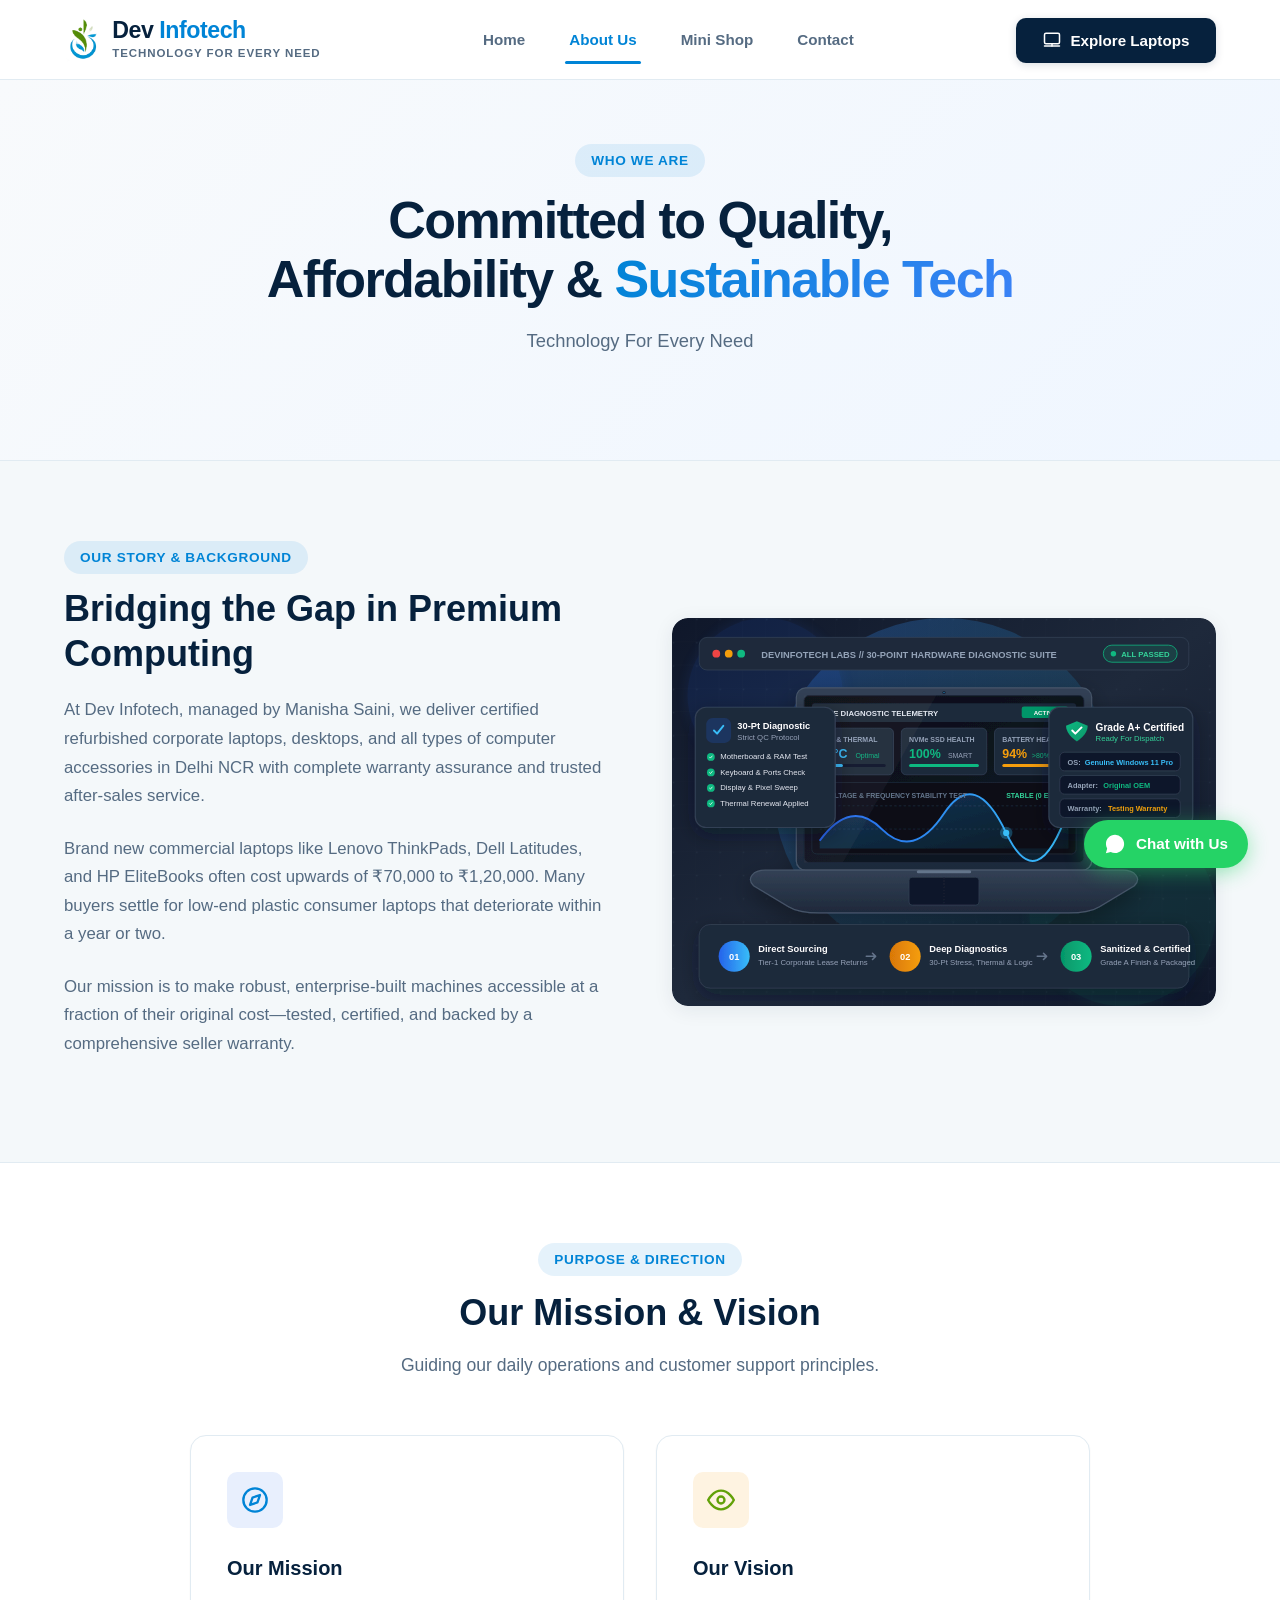
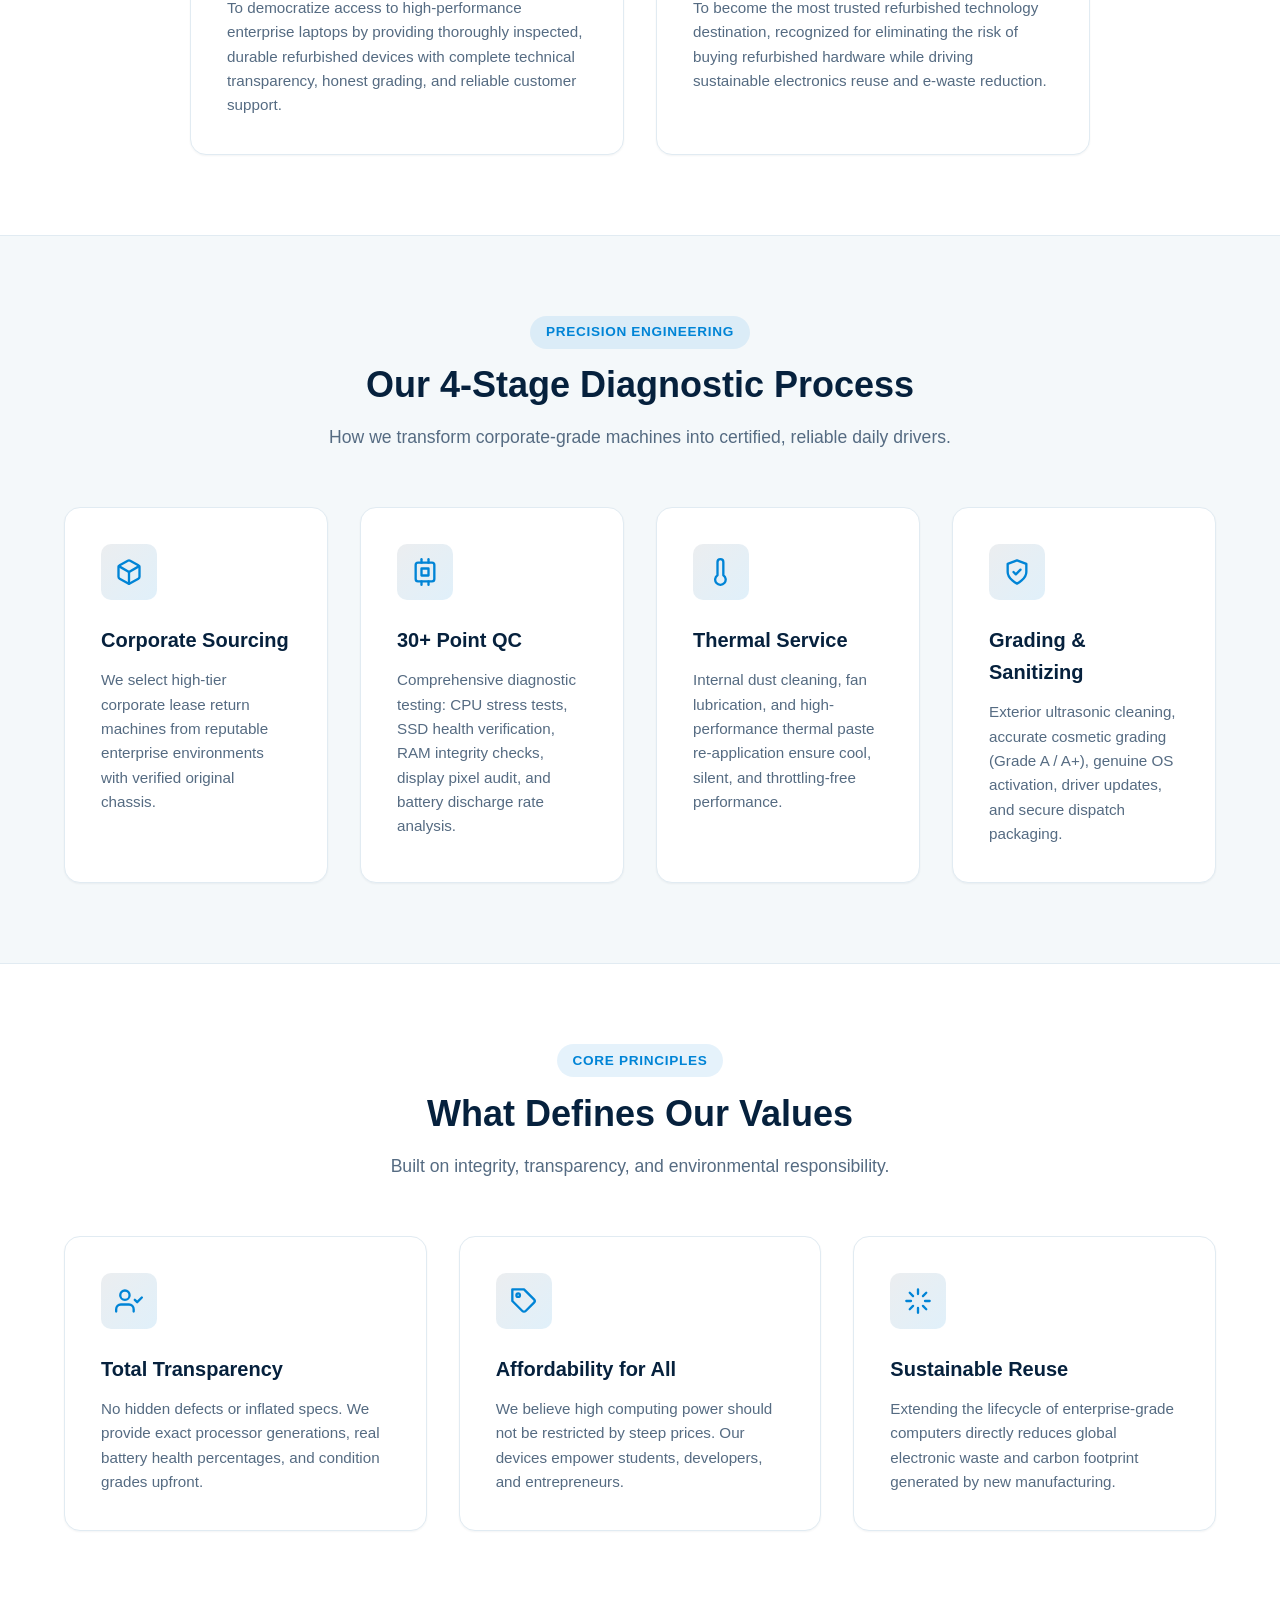
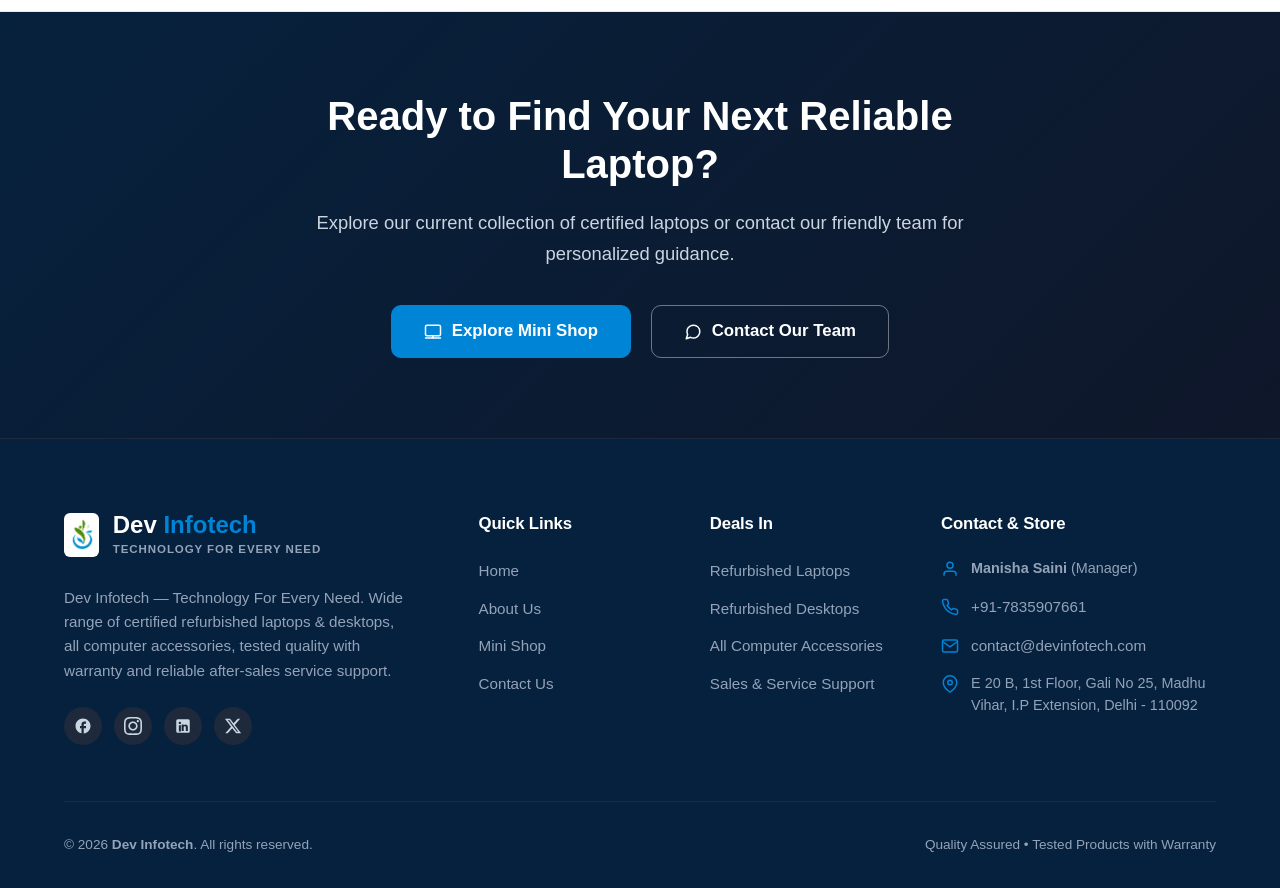
==== commit ea349b72: "Add files via upload" ====
--- a/about.html
+++ b/about.html
@@ -3,8 +3,8 @@
 <head>
   <meta charset="UTF-8">
   <meta name="viewport" content="width=device-width, initial-scale=1.0">
-  <meta name="description" content="Learn about DevInfoTech - our mission, our 30-point diagnostic refurbishment process, and our commitment to transparent, affordable computing technology.">
-  <title>About Us - DevInfoTech Certified Refurbished</title>
+  <meta name="description" content="Learn about Dev Infotech - our mission, warranty-backed refurbished laptops & desktops, and our commitment to transparent sales and after-sales service.">
+  <title>About Us - Dev Infotech | Technology For Every Need</title>
 
   <!-- Google Fonts -->
   <link rel="preconnect" href="https://fonts.googleapis.com">
@@ -24,9 +24,12 @@
   <header class="site-header">
     <div class="container header-container">
       <a href="index.html" class="brand-logo-link brand-logo-slot" aria-label="Home">
-        <div class="brand-text-wrapper">
-          <span class="brand-name">Dev<span>Info</span>Tech</span>
-          <span class="brand-tagline">Certified Refurbished</span>
+        <div class="brand-logo-combo">
+          <img src="assets/images/logo.png" alt="Dev Infotech Logo" class="brand-logo-img">
+          <div class="brand-text-wrapper">
+            <span class="brand-name">Dev <span>Infotech</span></span>
+            <span class="brand-tagline">Technology For Every Need</span>
+          </div>
         </div>
       </a>
 
@@ -136,7 +139,7 @@
           <span class="section-tag">Our Story & Background</span>
           <h2 class="section-title">Bridging the Gap in Premium Computing</h2>
           <p class="about-preview-text" data-config="aboutShort">
-            At DevInfoTech, we specialize in certified refurbished corporate-grade laptops and authentic software tools. We deliver reliable computing power to students, professionals, and small businesses with complete transparency.
+            At Dev Infotech, we specialize in certified refurbished corporate-grade laptops and authentic software tools. We deliver reliable computing power to students, professionals, and small businesses with complete transparency.
           </p>
           <p class="about-preview-text">
             Brand new commercial laptops like Lenovo ThinkPads, Dell Latitudes, and HP EliteBooks often cost upwards of ₹70,000 to ₹1,20,000. Many buyers settle for low-end plastic consumer laptops that deteriorate within a year or two.
@@ -303,11 +306,15 @@
     <div class="container">
       <div class="footer-grid">
         <div class="footer-brand">
-          <div class="footer-brand-name brand-logo-slot">
-            Dev<span>Info</span>Tech
+          <div class="footer-brand-logo-combo brand-logo-slot">
+            <img src="assets/images/logo.png" alt="Dev Infotech Logo" class="footer-logo-img">
+            <div class="brand-text-wrapper">
+              <span class="footer-brand-name">Dev <span>Infotech</span></span>
+              <span class="brand-tagline" style="color: #94A3B8;">Technology For Every Need</span>
+            </div>
           </div>
           <p class="footer-desc" data-config="footerDescription">
-            Your trusted destination for rigorously tested refurbished enterprise laptops, warranty-backed hardware, and essential software solutions.
+            Dev Infotech — Technology For Every Need. Wide range of certified refurbished laptops & desktops, computer accessories, tested quality with warranty and reliable after-sales service support.
           </p>
           <div class="footer-social-links"></div>
         </div>
@@ -323,37 +330,41 @@
         </div>
 
         <div>
-          <h4 class="footer-col-title">Categories</h4>
+          <h4 class="footer-col-title">Deals In</h4>
           <ul class="footer-links">
-            <li class="footer-link-item"><a href="shop.html?category=laptop" class="footer-link">Business Laptops</a></li>
-            <li class="footer-link-item"><a href="shop.html?category=laptop&brand=lenovo" class="footer-link">ThinkPad Series</a></li>
-            <li class="footer-link-item"><a href="shop.html?category=laptop&brand=dell" class="footer-link">Dell Workstations</a></li>
-            <li class="footer-link-item"><a href="shop.html?category=software" class="footer-link">Software & Licenses</a></li>
+            <li class="footer-link-item"><a href="shop.html?category=laptop" class="footer-link">Refurbished Laptops</a></li>
+            <li class="footer-link-item"><a href="shop.html?category=laptop" class="footer-link">Refurbished Desktops</a></li>
+            <li class="footer-link-item"><a href="shop.html" class="footer-link">All Computer Accessories</a></li>
+            <li class="footer-link-item"><a href="contact.html" class="footer-link">Sales & Service Support</a></li>
           </ul>
         </div>
 
         <div>
-          <h4 class="footer-col-title">Contact Info</h4>
+          <h4 class="footer-col-title">Contact & Store</h4>
           <ul class="footer-contact-list">
             <li class="footer-contact-item">
+              <svg viewBox="0 0 24 24" fill="none" stroke="currentColor" stroke-width="2"><path d="M20 21v-2a4 4 0 0 0-4-4H8a4 4 0 0 0-4 4v2"/><circle cx="12" cy="7" r="4"/></svg>
+              <span><strong>Manisha Saini</strong> (Manager)</span>
+            </li>
+            <li class="footer-contact-item">
               <svg viewBox="0 0 24 24" fill="none" stroke="currentColor" stroke-width="2"><path d="M22 16.92v3a2 2 0 0 1-2.18 2 19.79 19.79 0 0 1-8.63-3.07 19.5 19.5 0 0 1-6-6 19.79 19.79 0 0 1-3.07-8.67A2 2 0 0 1 4.11 2h3a2 2 0 0 1 2 1.72 12.84 12.84 0 0 0 .7 2.81 2 2 0 0 1-.45 2.11L8.09 9.91a16 16 0 0 0 6 6l1.27-1.27a2 2 0 0 1 2.11-.45 12.84 12.84 0 0 0 2.81.7A2 2 0 0 1 22 16.92z"/></svg>
-              <a href="tel:+919876543210" data-config="phone" class="footer-link">+91 98765 43210</a>
+              <a href="tel:+917835907661" data-config="phone" class="footer-link">+91-7835907661</a>
             </li>
             <li class="footer-contact-item">
               <svg viewBox="0 0 24 24" fill="none" stroke="currentColor" stroke-width="2"><path d="M4 4h16c1.1 0 2 .9 2 2v12c0 1.1-.9 2-2 2H4c-1.1 0-2-.9-2-2V6c0-1.1.9-2 2-2z"/><polyline points="22,6 12,13 2,6"/></svg>
-              <a href="mailto:contact@devinfotech.example.com" data-config="email" class="footer-link">contact@devinfotech.example.com</a>
+              <a href="mailto:contact@devinfotech.com" data-config="email" class="footer-link">contact@devinfotech.com</a>
             </li>
             <li class="footer-contact-item">
               <svg viewBox="0 0 24 24" fill="none" stroke="currentColor" stroke-width="2"><path d="M21 10c0 7-9 13-9 13s-9-6-9-13a9 9 0 0 1 18 0z"/><circle cx="12" cy="10" r="3"/></svg>
-              <span data-config="address">Tech Park Commercial Hub, Electronic City, Bengaluru</span>
+              <span data-config="address">E 20 B, 1st Floor, Gali No 25, Madhu Vihar, I.P Extension, Delhi - 110092</span>
             </li>
           </ul>
         </div>
       </div>
 
       <div class="footer-bottom">
-        <p data-config="copyright">&copy; 2026 <strong>DevInfoTech</strong>. All rights reserved.</p>
-        <p>Tested Quality • Genuine Transparency</p>
+        <p data-config="copyright">&copy; 2026 <strong>Dev Infotech</strong>. All rights reserved.</p>
+        <p>Quality Assured • Tested Products with Warranty</p>
       </div>
     </div>
   </footer>
--- a/css/style.css
+++ b/css/style.css
@@ -8,39 +8,39 @@
 
 :root {
   /* Dynamic Branding Defaults (Configurable via js/config.js) */
-  --color-primary: #1E3A5F;
-  --color-primary-hover: #152a45;
-  --color-secondary: #2563EB;
-  --color-secondary-hover: #1d4ed8;
-  --color-accent: #F59E0B;
-  --color-accent-hover: #d97706;
-  --color-bg: #F8FAFC;
+  --color-primary: #06213D;
+  --color-primary-hover: #031427;
+  --color-secondary: #0084D6;
+  --color-secondary-hover: #006cb3;
+  --color-accent: #62A108;
+  --color-accent-hover: #4e8306;
+  --color-bg: #F4F8FA;
   --color-surface: #FFFFFF;
-  --color-text: #172033;
-  --color-text-muted: #64748B;
-  --color-border: #E2E8F0;
-  --color-success: #10B981;
+  --color-text: #0A1C2E;
+  --color-text-muted: #556B82;
+  --color-border: #E1EBF2;
+  --color-success: #62A108;
 
   /* Neutrals & Dark Accents */
-  --color-dark: #0F172A;
-  --color-gray-50: #F8FAFC;
-  --color-gray-100: #F1F5F9;
-  --color-gray-200: #E2E8F0;
-  --color-gray-300: #CBD5E1;
-  --color-gray-600: #475569;
-  --color-gray-800: #1E293B;
+  --color-dark: #06213D;
+  --color-gray-50: #F4F8FA;
+  --color-gray-100: #EBF2F7;
+  --color-gray-200: #E1EBF2;
+  --color-gray-300: #CBD7E2;
+  --color-gray-600: #556B82;
+  --color-gray-800: #102A45;
 
   /* Typography */
   --font-base: -apple-system, BlinkMacSystemFont, "Segoe UI", Roboto, "Helvetica Neue", Arial, sans-serif;
   --font-heading: -apple-system, BlinkMacSystemFont, "Segoe UI", Roboto, "Helvetica Neue", Arial, sans-serif;
 
   /* Shadows */
-  --shadow-sm: 0 1px 2px 0 rgba(0, 0, 0, 0.05);
-  --shadow-md: 0 4px 6px -1px rgba(0, 0, 0, 0.1), 0 2px 4px -1px rgba(0, 0, 0, 0.06);
-  --shadow-lg: 0 10px 15px -3px rgba(0, 0, 0, 0.1), 0 4px 6px -2px rgba(0, 0, 0, 0.05);
-  --shadow-xl: 0 20px 25px -5px rgba(0, 0, 0, 0.1), 0 10px 10px -5px rgba(0, 0, 0, 0.04);
-  --shadow-card: 0 4px 20px rgba(15, 23, 42, 0.08);
-  --shadow-card-hover: 0 12px 30px rgba(15, 23, 42, 0.14);
+  --shadow-sm: 0 1px 2px 0 rgba(6, 33, 61, 0.05);
+  --shadow-md: 0 4px 6px -1px rgba(6, 33, 61, 0.08), 0 2px 4px -1px rgba(6, 33, 61, 0.04);
+  --shadow-lg: 0 10px 15px -3px rgba(6, 33, 61, 0.1), 0 4px 6px -2px rgba(6, 33, 61, 0.05);
+  --shadow-xl: 0 20px 25px -5px rgba(6, 33, 61, 0.12), 0 10px 10px -5px rgba(6, 33, 61, 0.04);
+  --shadow-card: 0 4px 20px rgba(6, 33, 61, 0.08);
+  --shadow-card-hover: 0 12px 30px rgba(6, 33, 61, 0.14);
 
   /* Layout Spacing */
   --max-width: 1200px;
@@ -134,7 +134,7 @@
 .section-tag {
   display: inline-block;
   padding: 0.35rem 1rem;
-  background-color: rgba(37, 99, 235, 0.1);
+  background-color: rgba(0, 132, 214, 0.1);
   color: var(--color-secondary);
   font-size: 0.85rem;
   font-weight: 700;
@@ -194,8 +194,14 @@
   flex-shrink: 0;
 }
 
+.brand-logo-combo {
+  display: flex;
+  align-items: center;
+  gap: 0.75rem;
+}
+
 .brand-logo-img {
-  height: 46px;
+  height: 48px;
   width: auto;
   object-fit: contain;
 }
@@ -298,7 +304,7 @@
   font-size: 0.9rem;
   font-weight: 700;
   border-radius: var(--radius-md);
-  box-shadow: 0 2px 8px rgba(30, 58, 95, 0.15);
+  box-shadow: 0 2px 8px rgba(6, 33, 61, 0.15);
   display: inline-flex;
   align-items: center;
   gap: 0.5rem;
@@ -311,7 +317,7 @@
 
 .btn-header-cta:hover {
   transform: translateY(-2px);
-  box-shadow: 0 4px 14px rgba(37, 99, 235, 0.3);
+  box-shadow: 0 4px 14px rgba(0, 132, 214, 0.3);
 }
 
 /* Drawer Header - Strictly hidden on desktop */
@@ -498,7 +504,7 @@
   width: 48px;
   height: 48px;
   border-radius: var(--radius-md);
-  background: rgba(37, 99, 235, 0.08);
+  background: rgba(0, 132, 214, 0.08);
   color: var(--color-secondary);
   display: flex;
   align-items: center;
@@ -554,7 +560,7 @@
   width: 56px;
   height: 56px;
   border-radius: var(--radius-md);
-  background: linear-gradient(135deg, rgba(30, 58, 95, 0.08), rgba(37, 99, 235, 0.12));
+  background: linear-gradient(135deg, rgba(6, 33, 61, 0.08), rgba(0, 132, 214, 0.12));
   color: var(--color-secondary);
   display: flex;
   align-items: center;
@@ -765,11 +771,28 @@
   max-width: 340px;
 }
 
+.footer-brand-logo-combo {
+  display: flex;
+  align-items: center;
+  gap: 0.85rem;
+  margin-bottom: 0.85rem;
+}
+
+.footer-logo-img {
+  height: 44px;
+  width: auto;
+  object-fit: contain;
+  background: #FFFFFF;
+  padding: 4px;
+  border-radius: var(--radius-sm);
+}
+
 .footer-brand-name {
   font-size: 1.5rem;
   font-weight: 800;
   color: #FFFFFF;
-  margin-bottom: 0.75rem;
+  margin-bottom: 0;
+  line-height: 1.2;
 }
 
 .footer-brand-name span {
--- a/css/components.css
+++ b/css/components.css
@@ -75,7 +75,7 @@
 
 .btn-outline:hover {
   border-color: var(--color-primary);
-  background-color: rgba(30, 58, 95, 0.04);
+  background-color: rgba(6, 33, 61, 0.04);
   color: var(--color-primary);
 }
 
@@ -164,7 +164,7 @@
 }
 
 .badge-category {
-  background-color: rgba(30, 58, 95, 0.85);
+  background-color: rgba(6, 33, 61, 0.85);
   color: #FFFFFF;
 }
 
@@ -317,7 +317,7 @@
   outline: none;
   background-color: #FFFFFF;
   border-color: var(--color-secondary);
-  box-shadow: 0 0 0 3px rgba(37, 99, 235, 0.15);
+  box-shadow: 0 0 0 3px rgba(0, 132, 214, 0.15);
 }
 
 .filter-category-group {
@@ -632,7 +632,7 @@
 .form-control:focus {
   outline: none;
   border-color: var(--color-secondary);
-  box-shadow: 0 0 0 3px rgba(37, 99, 235, 0.15);
+  box-shadow: 0 0 0 3px rgba(0, 132, 214, 0.15);
 }
 
 .form-control.is-invalid {
--- a/css/responsive.css
+++ b/css/responsive.css
@@ -300,7 +300,7 @@
     width: 36px;
     height: 36px;
     border-radius: var(--radius-sm);
-    background: rgba(30, 58, 95, 0.08);
+    background: rgba(6, 33, 61, 0.08);
     color: var(--color-primary);
     flex-shrink: 0;
     transition: var(--transition);
@@ -317,11 +317,11 @@
     background-color: #FFFFFF;
     border-color: var(--color-secondary);
     color: var(--color-secondary);
-    box-shadow: 0 2px 8px rgba(37, 99, 235, 0.1);
+    box-shadow: 0 2px 8px rgba(0, 132, 214, 0.1);
   }
 
   .nav-link:hover .nav-icon {
-    background-color: rgba(37, 99, 235, 0.12);
+    background-color: rgba(0, 132, 214, 0.12);
     color: var(--color-secondary);
   }
 
@@ -331,9 +331,9 @@
   }
 
   .nav-link.active {
-    background-color: rgba(37, 99, 235, 0.08);
+    background-color: rgba(0, 132, 214, 0.08);
     color: var(--color-secondary);
-    border-color: rgba(37, 99, 235, 0.3);
+    border-color: rgba(0, 132, 214, 0.3);
     font-weight: 700;
   }
 
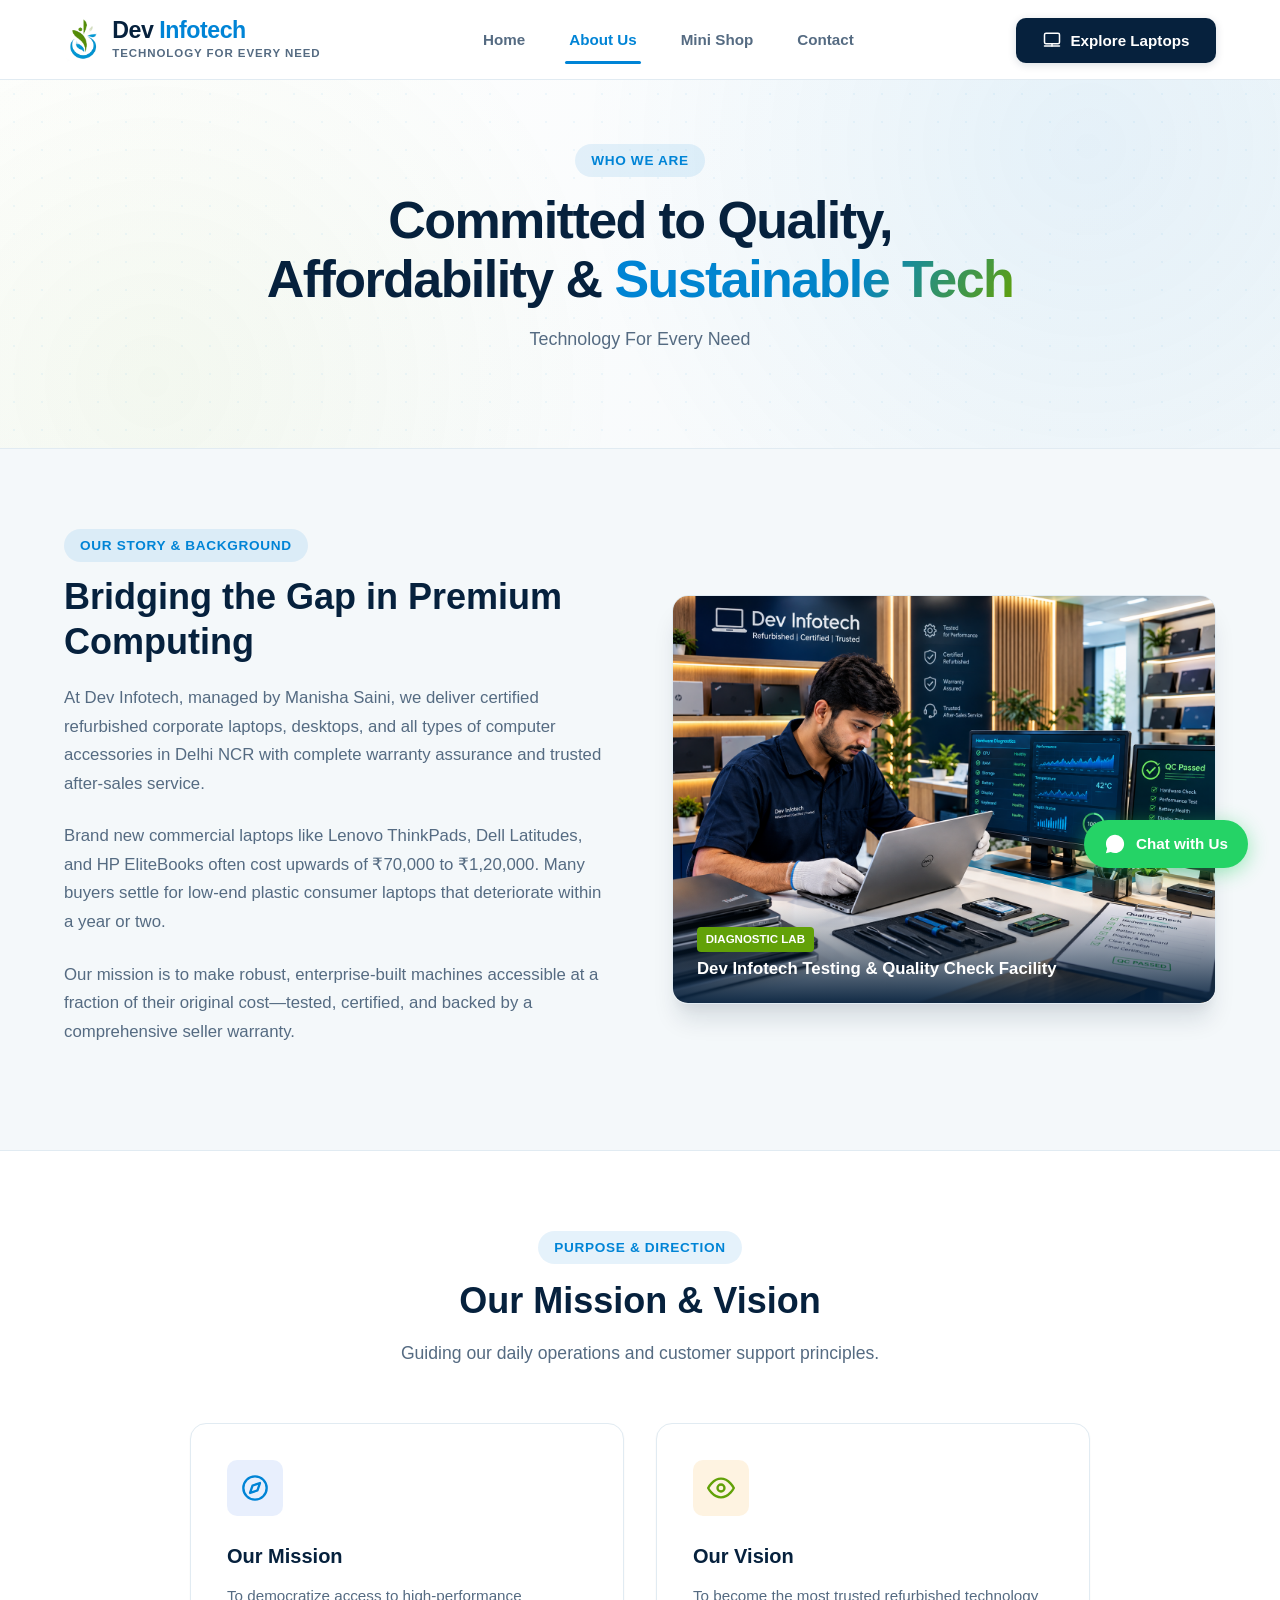
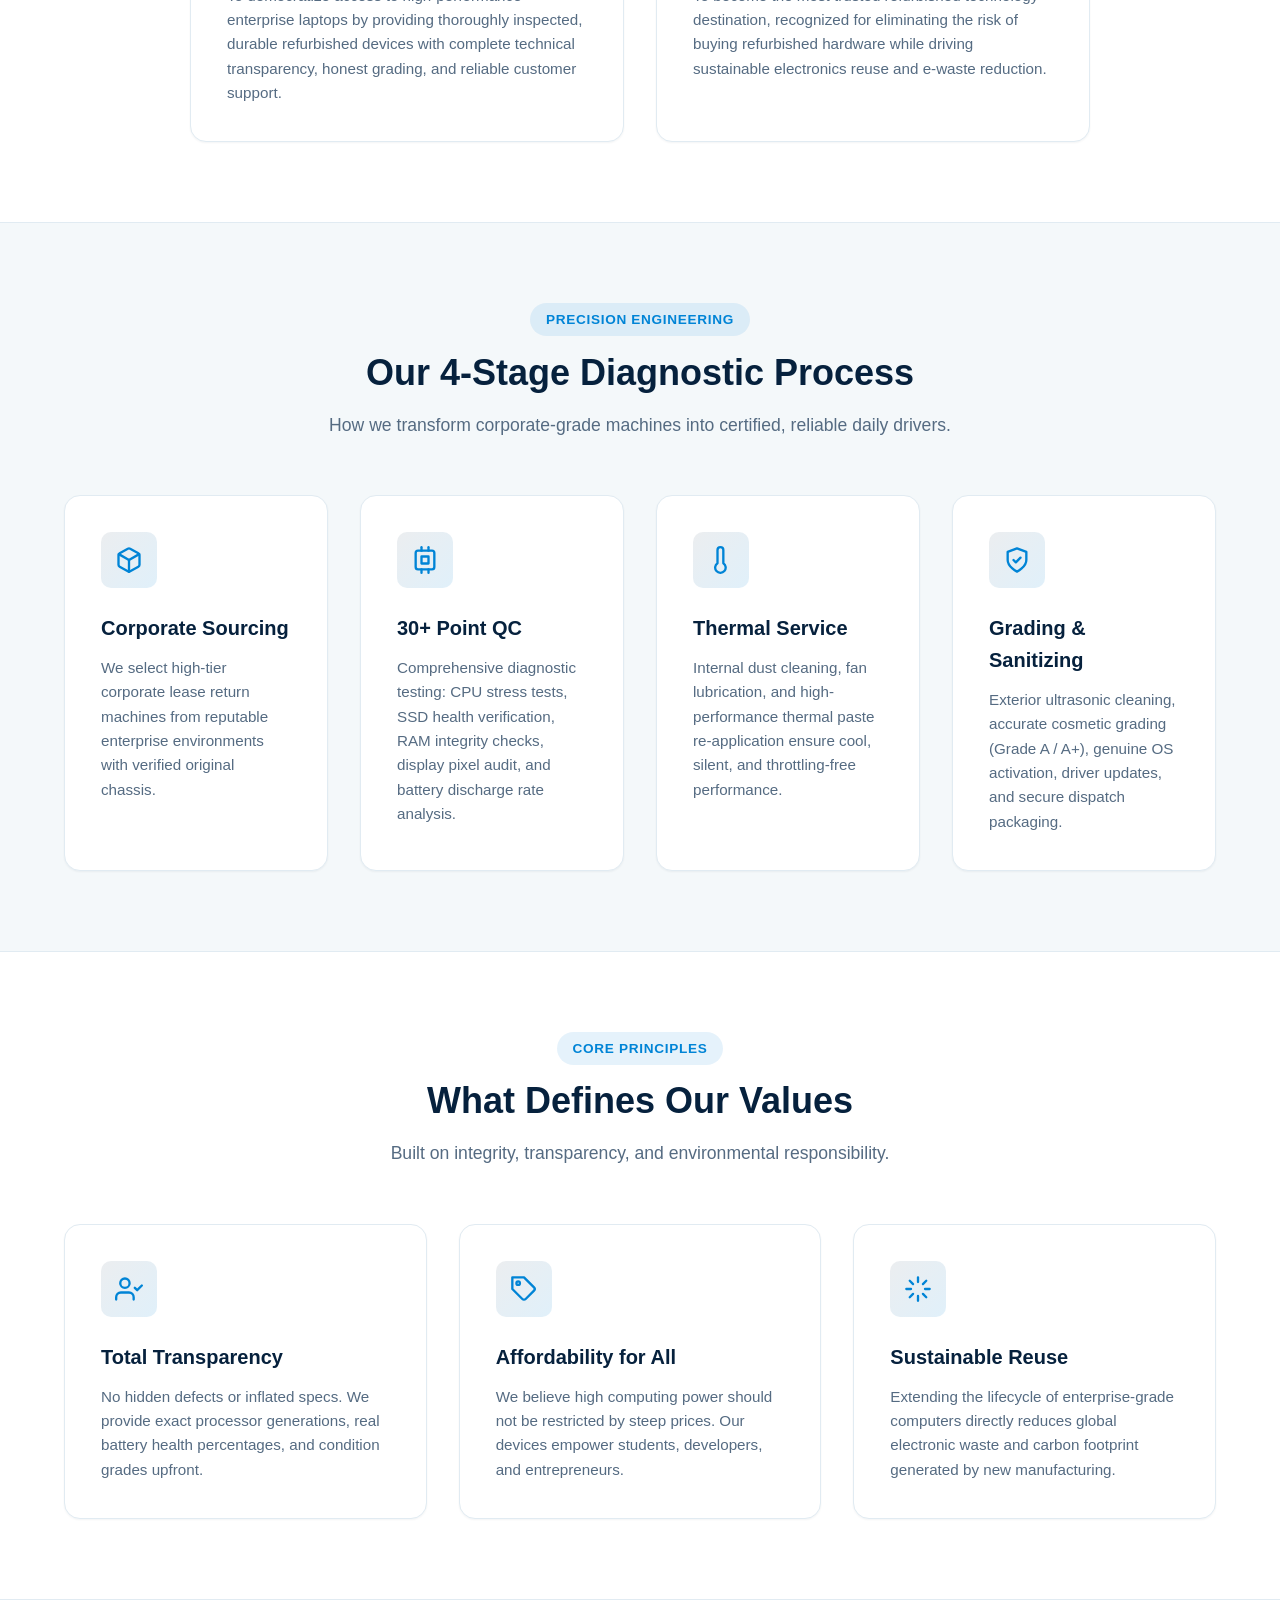
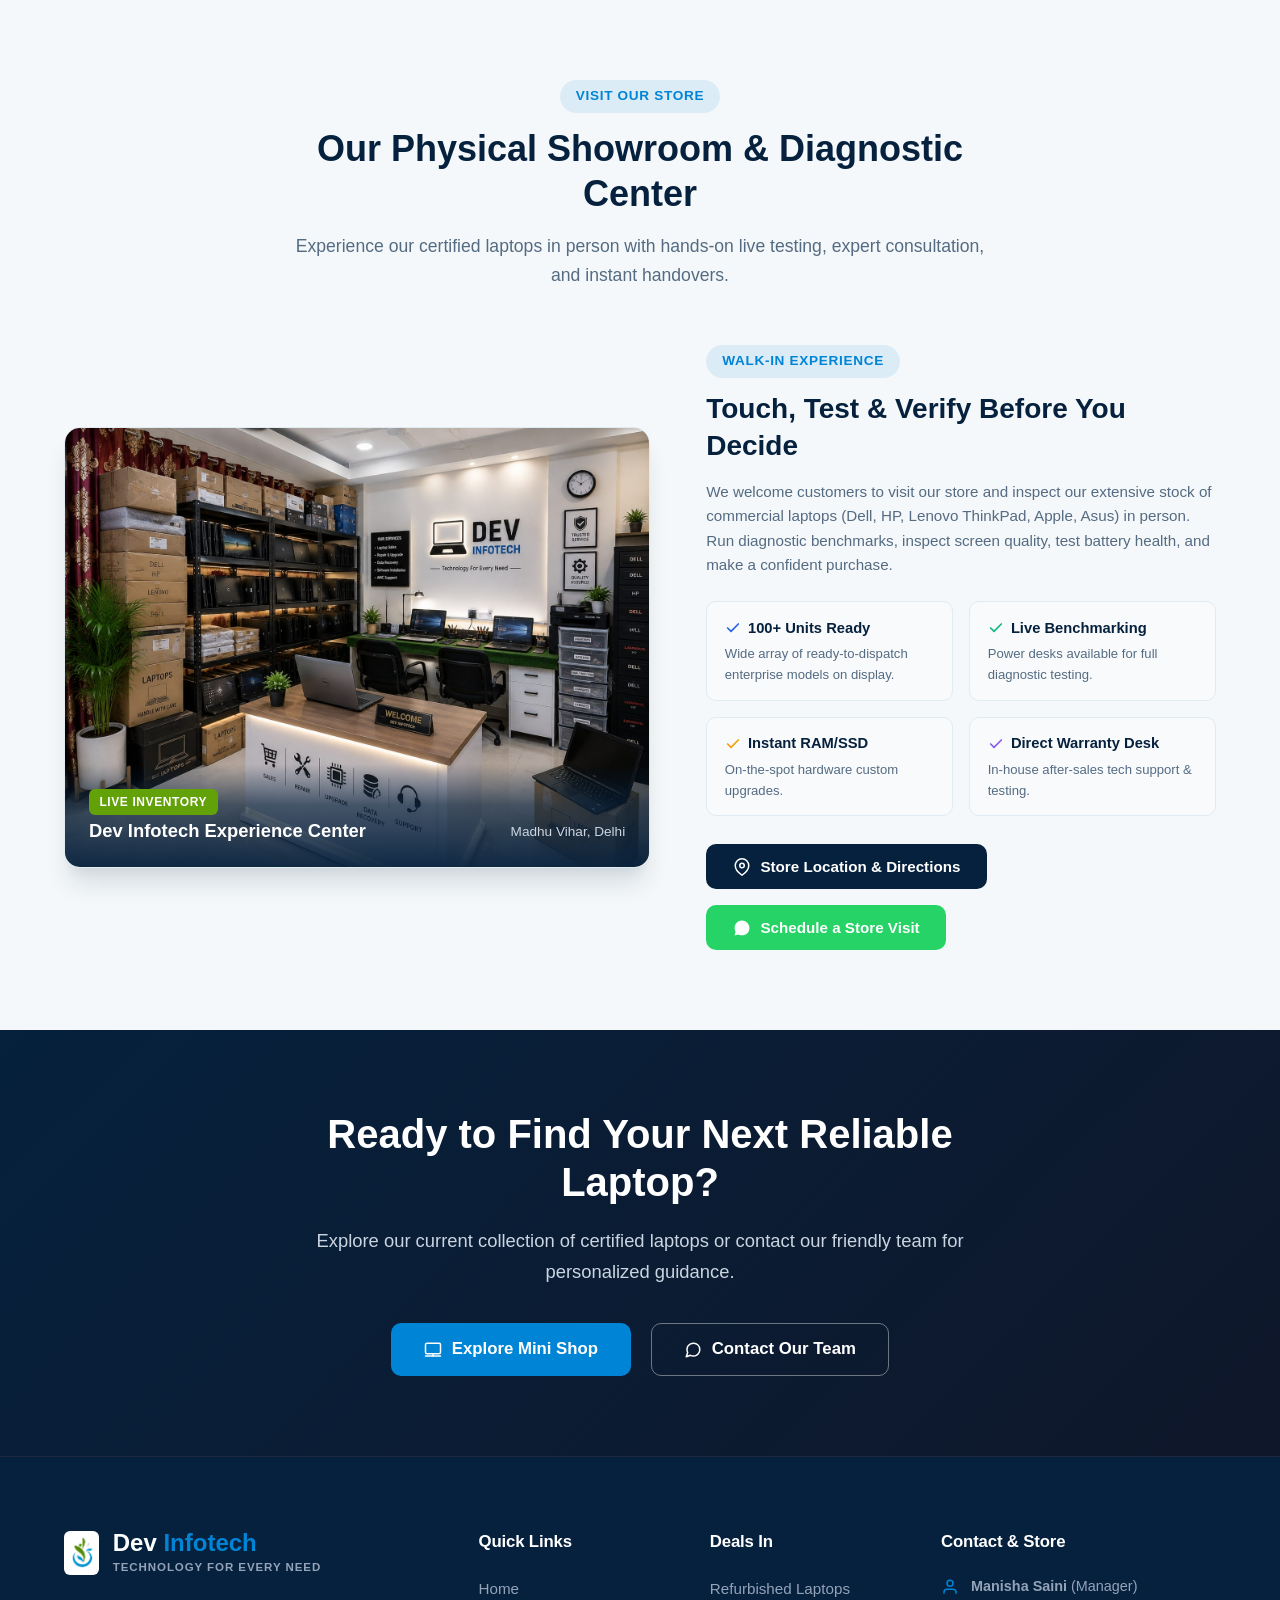
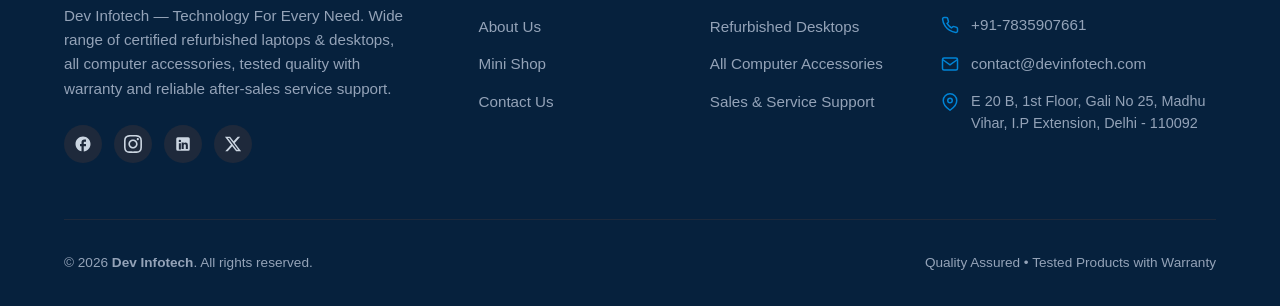
==== commit 946fe934: "updation1" ====
--- a/about.html
+++ b/about.html
@@ -149,8 +149,12 @@
           </p>
         </div>
 
-        <div class="about-preview-img-box">
-          <img src="assets/images/about-refurbish.svg" alt="Laptop Refurbishment Diagnostic Lab" class="about-preview-img" width="600" height="420">
+        <div class="about-preview-img-box" style="position: relative; border-radius: var(--radius-lg); overflow: hidden; box-shadow: var(--shadow-xl); border: 1px solid var(--color-border);">
+          <img src="assets/images/Devinfotech Testing Facility.png" alt="Dev Infotech Diagnostic & Quality Testing Facility" class="about-preview-img" style="width: 100%; height: 100%; object-fit: cover; max-height: 440px; display: block;" width="600" height="440" loading="lazy">
+          <div style="position: absolute; bottom: 0; left: 0; right: 0; padding: 1.25rem 1.5rem; background: linear-gradient(to top, rgba(6, 33, 61, 0.95), rgba(6, 33, 61, 0)); color: #FFFFFF;">
+            <span style="display: inline-block; background: var(--color-accent); color: #FFFFFF; font-size: 0.72rem; font-weight: 700; padding: 0.2rem 0.55rem; border-radius: 4px; text-transform: uppercase; margin-bottom: 0.25rem;">Diagnostic Lab</span>
+            <div style="font-weight: 700; font-size: 1.05rem;">Dev Infotech Testing & Quality Check Facility</div>
+          </div>
         </div>
       </div>
     </section>
@@ -271,6 +275,87 @@
             </div>
             <h3 class="feature-title">Sustainable Reuse</h3>
             <p class="feature-desc">Extending the lifecycle of enterprise-grade computers directly reduces global electronic waste and carbon footprint generated by new manufacturing.</p>
+          </div>
+        </div>
+      </div>
+    </section>
+
+    <!-- ==============================================================================
+         OUR SHOWROOM & EXPERIENCE CENTER
+         ============================================================================== -->
+    <section class="section">
+      <div class="container">
+        <div class="section-header">
+          <span class="section-tag">Visit Our Store</span>
+          <h2 class="section-title">Our Physical Showroom & Diagnostic Center</h2>
+          <p class="section-subtitle">Experience our certified laptops in person with hands-on live testing, expert consultation, and instant handovers.</p>
+        </div>
+
+        <div class="showroom-feature-grid">
+          <div class="showroom-image-box">
+            <img src="assets/images/Showroom.jpeg" alt="Dev Infotech Showroom & Service Center in Delhi" class="showroom-img" width="700" height="480" loading="lazy">
+            <div class="showroom-img-overlay">
+              <div>
+                <span style="display: inline-block; background: var(--color-accent); color: #FFFFFF; font-size: 0.75rem; font-weight: 700; padding: 0.2rem 0.65rem; border-radius: var(--radius-sm); text-transform: uppercase; margin-bottom: 0.35rem; letter-spacing: 0.05em;">Live Inventory</span>
+                <div style="font-weight: 700; font-size: 1.15rem; line-height: 1.2;">Dev Infotech Experience Center</div>
+              </div>
+              <span style="font-size: 0.85rem; color: #CBD5E1; font-weight: 500;">Madhu Vihar, Delhi</span>
+            </div>
+          </div>
+
+          <div class="showroom-details">
+            <span class="section-tag">Walk-In Experience</span>
+            <h3 style="font-size: 1.75rem; font-weight: 800; color: var(--color-primary); line-height: 1.3; margin-bottom: 1rem;">
+              Touch, Test & Verify Before You Decide
+            </h3>
+            <p style="color: var(--color-text-muted); font-size: 0.95rem; line-height: 1.6; margin-bottom: 1.5rem;">
+              We welcome customers to visit our store and inspect our extensive stock of commercial laptops (Dell, HP, Lenovo ThinkPad, Apple, Asus) in person. Run diagnostic benchmarks, inspect screen quality, test battery health, and make a confident purchase.
+            </p>
+
+            <div style="display: grid; grid-template-columns: 1fr 1fr; gap: 1rem; margin-bottom: 1.75rem;">
+              <div style="background: #F8FAFC; border: 1px solid var(--color-border); border-radius: var(--radius-md); padding: 0.9rem 1.1rem;">
+                <div style="font-weight: 700; color: var(--color-primary); font-size: 0.92rem; margin-bottom: 0.2rem; display: flex; align-items: center; gap: 0.45rem;">
+                  <svg viewBox="0 0 24 24" width="16" height="16" fill="none" stroke="#2563EB" stroke-width="2.5" stroke-linecap="round" stroke-linejoin="round"><polyline points="20 6 9 17 4 12"/></svg>
+                  <span>100+ Units Ready</span>
+                </div>
+                <p style="font-size: 0.82rem; color: var(--color-text-muted); margin: 0;">Wide array of ready-to-dispatch enterprise models on display.</p>
+              </div>
+
+              <div style="background: #F8FAFC; border: 1px solid var(--color-border); border-radius: var(--radius-md); padding: 0.9rem 1.1rem;">
+                <div style="font-weight: 700; color: var(--color-primary); font-size: 0.92rem; margin-bottom: 0.2rem; display: flex; align-items: center; gap: 0.45rem;">
+                  <svg viewBox="0 0 24 24" width="16" height="16" fill="none" stroke="#10B981" stroke-width="2.5" stroke-linecap="round" stroke-linejoin="round"><polyline points="20 6 9 17 4 12"/></svg>
+                  <span>Live Benchmarking</span>
+                </div>
+                <p style="font-size: 0.82rem; color: var(--color-text-muted); margin: 0;">Power desks available for full diagnostic testing.</p>
+              </div>
+
+              <div style="background: #F8FAFC; border: 1px solid var(--color-border); border-radius: var(--radius-md); padding: 0.9rem 1.1rem;">
+                <div style="font-weight: 700; color: var(--color-primary); font-size: 0.92rem; margin-bottom: 0.2rem; display: flex; align-items: center; gap: 0.45rem;">
+                  <svg viewBox="0 0 24 24" width="16" height="16" fill="none" stroke="#F59E0B" stroke-width="2.5" stroke-linecap="round" stroke-linejoin="round"><polyline points="20 6 9 17 4 12"/></svg>
+                  <span>Instant RAM/SSD</span>
+                </div>
+                <p style="font-size: 0.82rem; color: var(--color-text-muted); margin: 0;">On-the-spot hardware custom upgrades.</p>
+              </div>
+
+              <div style="background: #F8FAFC; border: 1px solid var(--color-border); border-radius: var(--radius-md); padding: 0.9rem 1.1rem;">
+                <div style="font-weight: 700; color: var(--color-primary); font-size: 0.92rem; margin-bottom: 0.2rem; display: flex; align-items: center; gap: 0.45rem;">
+                  <svg viewBox="0 0 24 24" width="16" height="16" fill="none" stroke="#8B5CF6" stroke-width="2.5" stroke-linecap="round" stroke-linejoin="round"><polyline points="20 6 9 17 4 12"/></svg>
+                  <span>Direct Warranty Desk</span>
+                </div>
+                <p style="font-size: 0.82rem; color: var(--color-text-muted); margin: 0;">In-house after-sales tech support & testing.</p>
+              </div>
+            </div>
+
+            <div style="display: flex; gap: 1rem; flex-wrap: wrap;">
+              <a href="contact.html" class="btn btn-primary">
+                <svg viewBox="0 0 24 24" width="18" height="18" fill="none" stroke="currentColor" stroke-width="2" stroke-linecap="round" stroke-linejoin="round"><path d="M21 10c0 7-9 13-9 13s-9-6-9-13a9 9 0 0 1 18 0z"/><circle cx="12" cy="10" r="3"/></svg>
+                <span>Store Location & Directions</span>
+              </a>
+              <a href="https://wa.me/917835907661?text=Hi%20Dev%20Infotech!%20I%20would%20like%20to%20visit%20your%20showroom%20to%20check%20available%20laptops." target="_blank" rel="noopener noreferrer" class="btn btn-whatsapp">
+                <svg viewBox="0 0 24 24" width="18" height="18" fill="currentColor"><path d="M12.04 2c-5.46 0-9.91 4.45-9.91 9.91 0 1.75.46 3.45 1.32 4.95L2.05 22l5.25-1.38c1.45.79 3.08 1.21 4.74 1.21 5.46 0 9.91-4.45 9.91-9.91 0-2.65-1.03-5.14-2.9-7.01A9.816 9.816 0 0 0 12.04 2z"/></svg>
+                <span>Schedule a Store Visit</span>
+              </a>
+            </div>
           </div>
         </div>
       </div>
--- a/css/style.css
+++ b/css/style.css
@@ -373,110 +373,248 @@
  * ============================================================================== */
 .hero-section {
   position: relative;
-  padding: 5rem 0 6rem 0;
-  background: linear-gradient(135deg, #F8FAFC 0%, #EFF6FF 100%);
+  padding: 4.5rem 0 5rem 0;
+  background: 
+    radial-gradient(circle at 85% 18%, rgba(0, 132, 214, 0.08) 0%, transparent 45%),
+    radial-gradient(circle at 12% 82%, rgba(98, 161, 8, 0.06) 0%, transparent 40%),
+    linear-gradient(135deg, #FFFFFF 0%, #F4F8FA 100%);
   overflow: hidden;
   border-bottom: 1px solid var(--color-border);
 }
 
+.hero-section::before {
+  content: "";
+  position: absolute;
+  inset: 0;
+  background-image: radial-gradient(rgba(0, 132, 214, 0.08) 1px, transparent 1px);
+  background-size: 28px 28px;
+  pointer-events: none;
+  opacity: 0.65;
+}
+
 .hero-grid {
+  position: relative;
+  z-index: 1;
   display: grid;
-  grid-template-columns: 1.15fr 0.85fr;
+  grid-template-columns: 1.12fr 0.88fr;
   gap: 3.5rem;
   align-items: center;
 }
 
 .hero-content {
-  max-width: 620px;
+  max-width: 630px;
 }
 
 .hero-badge {
   display: inline-flex;
   align-items: center;
-  gap: 0.5rem;
-  padding: 0.4rem 1rem;
+  gap: 0.6rem;
+  padding: 0.45rem 1.15rem;
   background-color: #FFFFFF;
-  border: 1px solid var(--color-border);
+  border: 1px solid rgba(0, 132, 214, 0.22);
   border-radius: var(--radius-full);
   font-size: 0.85rem;
   font-weight: 700;
   color: var(--color-primary);
-  box-shadow: var(--shadow-sm);
-  margin-bottom: 1.5rem;
-}
-
-.hero-badge-dot {
-  width: 8px;
-  height: 8px;
+  box-shadow: 0 2px 10px rgba(6, 33, 61, 0.06);
+  margin-bottom: 1.35rem;
+}
+
+.hero-badge-live-dot {
+  width: 9px;
+  height: 9px;
   background-color: var(--color-success);
   border-radius: 50%;
-  box-shadow: 0 0 0 3px rgba(16, 185, 129, 0.25);
+  box-shadow: 0 0 0 3px rgba(98, 161, 8, 0.25);
+  animation: pulseDot 2s infinite ease-in-out;
+  flex-shrink: 0;
+}
+
+@keyframes pulseDot {
+  0%, 100% { transform: scale(1); opacity: 1; }
+  50% { transform: scale(1.25); opacity: 0.8; }
 }
 
 .hero-title {
   font-size: 3.25rem;
   font-weight: 800;
   color: var(--color-primary);
-  line-height: 1.15;
+  line-height: 1.14;
   letter-spacing: -0.03em;
-  margin-bottom: 1.25rem;
+  margin-bottom: 1.15rem;
 }
 
 .hero-title .highlight {
   color: var(--color-secondary);
-  background: linear-gradient(120deg, var(--color-secondary), #3B82F6);
+  background: linear-gradient(120deg, #0084D6 0%, #0284C7 60%, #62A108 100%);
   -webkit-background-clip: text;
   -webkit-text-fill-color: transparent;
 }
 
 .hero-description {
-  font-size: 1.15rem;
+  font-size: 1.12rem;
   color: var(--color-text-muted);
   line-height: 1.65;
+  margin-bottom: 1.35rem;
+}
+
+/* Hero Trust Highlight Chips */
+.hero-trust-chips {
+  display: flex;
+  flex-wrap: wrap;
+  gap: 0.65rem;
   margin-bottom: 2rem;
 }
 
+.hero-trust-chip {
+  display: inline-flex;
+  align-items: center;
+  gap: 0.45rem;
+  padding: 0.35rem 0.85rem;
+  background-color: #FFFFFF;
+  border: 1px solid rgba(0, 132, 214, 0.18);
+  border-radius: var(--radius-full);
+  font-size: 0.82rem;
+  font-weight: 700;
+  color: var(--color-primary);
+  box-shadow: 0 1px 3px rgba(6, 33, 61, 0.04);
+}
+
+.hero-trust-chip svg {
+  width: 15px;
+  height: 15px;
+  color: var(--color-accent);
+  flex-shrink: 0;
+}
+
 .hero-cta-group {
   display: flex;
   flex-wrap: wrap;
+  align-items: center;
   gap: 1rem;
-  margin-bottom: 2.5rem;
-}
-
-.hero-trust-row {
-  display: flex;
-  align-items: center;
-  gap: 2rem;
-  padding-top: 1.5rem;
+  margin-bottom: 2.25rem;
+}
+
+.btn-hero-primary {
+  background-color: var(--color-primary);
+  color: #FFFFFF;
+  padding: 0.95rem 1.85rem;
+  font-size: 1.05rem;
+  border-radius: var(--radius-md);
+  box-shadow: 0 4px 16px rgba(6, 33, 61, 0.2);
+}
+
+.btn-hero-primary:hover {
+  background-color: var(--color-primary-hover);
+  color: #FFFFFF;
+  transform: translateY(-2px);
+  box-shadow: 0 8px 24px rgba(6, 33, 61, 0.3);
+}
+
+.btn-hero-whatsapp {
+  background-color: #25D366;
+  color: #FFFFFF;
+  padding: 0.95rem 1.75rem;
+  font-size: 1.05rem;
+  border-radius: var(--radius-md);
+  box-shadow: 0 4px 16px rgba(37, 211, 102, 0.35);
+}
+
+.btn-hero-whatsapp:hover {
+  background-color: #1eb954;
+  color: #FFFFFF;
+  transform: translateY(-2px);
+  box-shadow: 0 8px 24px rgba(37, 211, 102, 0.5);
+}
+
+.hero-quick-call {
+  display: inline-flex;
+  align-items: center;
+  gap: 0.5rem;
+  font-size: 0.92rem;
+  font-weight: 700;
+  color: var(--color-primary);
+  text-decoration: none;
+  padding: 0.6rem 1rem;
+  border-radius: var(--radius-md);
+  background: rgba(6, 33, 61, 0.04);
+  border: 1px solid var(--color-border);
+  transition: var(--transition);
+}
+
+.hero-quick-call:hover {
+  color: var(--color-secondary);
+  border-color: var(--color-secondary);
+  background: #FFFFFF;
+  transform: translateY(-2px);
+}
+
+.hero-quick-call svg {
+  color: var(--color-secondary);
+}
+
+/* Brand Logos Showcase Bar (Echoes business card header) */
+.hero-brand-bar {
+  padding-top: 1.35rem;
   border-top: 1px solid var(--color-gray-200);
 }
 
-.hero-trust-item {
-  display: flex;
-  align-items: center;
-  gap: 0.6rem;
-  font-size: 0.9rem;
-  font-weight: 600;
-  color: var(--color-gray-600);
-}
-
-.hero-trust-item svg {
-  width: 20px;
-  height: 20px;
-  color: var(--color-success);
-  flex-shrink: 0;
-}
-
+.hero-brand-title {
+  font-size: 0.76rem;
+  font-weight: 800;
+  text-transform: uppercase;
+  letter-spacing: 0.08em;
+  color: var(--color-text-muted);
+  margin-bottom: 0.75rem;
+}
+
+.hero-brand-badges {
+  display: flex;
+  flex-wrap: wrap;
+  align-items: center;
+  gap: 0.85rem;
+}
+
+.brand-badge-item {
+  display: inline-flex;
+  align-items: center;
+  gap: 0.45rem;
+  padding: 0.4rem 0.95rem;
+  background: #FFFFFF;
+  border: 1px solid var(--color-border);
+  border-radius: var(--radius-sm);
+  font-size: 0.88rem;
+  font-weight: 800;
+  color: var(--color-primary);
+  box-shadow: var(--shadow-sm);
+  transition: var(--transition);
+}
+
+.brand-badge-item:hover {
+  border-color: var(--color-secondary);
+  color: var(--color-secondary);
+  transform: translateY(-2px);
+  box-shadow: var(--shadow-md);
+}
+
+/* Hero Visual Composition */
 .hero-visual {
   position: relative;
   display: flex;
   justify-content: center;
+  align-items: center;
 }
 
 .hero-image {
   width: 100%;
-  max-width: 540px;
-  filter: drop-shadow(0 20px 30px rgba(15, 23, 42, 0.12));
+  max-width: 560px;
+  height: auto;
+  filter: drop-shadow(0 24px 38px rgba(6, 33, 61, 0.16));
+  transition: transform 0.4s ease;
+}
+
+.hero-visual:hover .hero-image {
+  transform: translateY(-4px) scale(1.015);
 }
 
 /* ==============================================================================
--- a/css/components.css
+++ b/css/components.css
@@ -182,6 +182,7 @@
 
 .product-img {
   max-height: 180px;
+  max-width: 100%;
   width: auto;
   object-fit: contain;
   transition: transform 0.4s ease;
@@ -519,6 +520,7 @@
 
 .modal-img {
   max-height: 280px;
+  max-width: 100%;
   width: auto;
   object-fit: contain;
 }
@@ -692,3 +694,49 @@
 .toast-notification.active {
   transform: translateX(-50%) translateY(0);
 }
+
+/* ==============================================================================
+ * SHOWROOM SECTION COMPONENT
+ * ============================================================================== */
+.showroom-feature-grid {
+  display: grid;
+  grid-template-columns: 1.15fr 1fr;
+  gap: 3.5rem;
+  align-items: center;
+}
+
+.showroom-image-box {
+  position: relative;
+  border-radius: var(--radius-lg);
+  overflow: hidden;
+  box-shadow: var(--shadow-xl);
+  border: 1px solid var(--color-border);
+  background-color: var(--color-surface);
+}
+
+.showroom-img {
+  width: 100%;
+  height: 100%;
+  max-height: 480px;
+  object-fit: cover;
+  display: block;
+  transition: transform 0.5s cubic-bezier(0.16, 1, 0.3, 1);
+}
+
+.showroom-image-box:hover .showroom-img {
+  transform: scale(1.03);
+}
+
+.showroom-img-overlay {
+  position: absolute;
+  bottom: 0;
+  left: 0;
+  right: 0;
+  padding: 1.5rem;
+  background: linear-gradient(to top, rgba(6, 33, 61, 0.95) 0%, rgba(6, 33, 61, 0.65) 60%, rgba(6, 33, 61, 0) 100%);
+  color: #FFFFFF;
+  display: flex;
+  justify-content: space-between;
+  align-items: flex-end;
+}
+
--- a/css/responsive.css
+++ b/css/responsive.css
@@ -389,7 +389,7 @@
      HERO SECTION (MOBILE)
      ========================================================================== */
   .hero-section {
-    padding: 2.75rem 0 3.5rem 0;
+    padding: 2.5rem 0 3.25rem 0;
   }
 
   .hero-grid {
@@ -404,46 +404,76 @@
   }
 
   .hero-badge {
-    margin: 0 auto 1.25rem auto;
-    font-size: 0.8rem;
+    margin: 0 auto 1.15rem auto;
+    font-size: 0.78rem;
     padding: 0.35rem 0.85rem;
+    max-width: 100%;
+    justify-content: center;
   }
 
   .hero-title {
     font-size: 2.15rem;
-    line-height: 1.2;
-    margin-bottom: 1rem;
+    line-height: 1.18;
+    margin-bottom: 0.85rem;
   }
 
   .hero-description {
-    font-size: 1.05rem;
-    line-height: 1.6;
+    font-size: 1rem;
+    line-height: 1.55;
+    margin-bottom: 1.25rem;
+  }
+
+  .hero-trust-chips {
+    justify-content: center;
+    gap: 0.5rem;
     margin-bottom: 1.75rem;
+  }
+
+  .hero-trust-chip {
+    font-size: 0.76rem;
+    padding: 0.3rem 0.65rem;
   }
 
   .hero-cta-group {
     flex-direction: column;
     width: 100%;
     gap: 0.75rem;
-    margin-bottom: 2rem;
-  }
-
-  .hero-cta-group .btn {
+    margin-bottom: 1.75rem;
+  }
+
+  .hero-cta-group .btn,
+  .btn-hero-primary,
+  .btn-hero-whatsapp {
     width: 100%;
     padding: 0.85rem 1.5rem;
-    font-size: 1rem;
-  }
-
-  .hero-trust-row {
-    flex-direction: column;
-    gap: 0.85rem;
-    align-items: center;
+    font-size: 0.98rem;
+    justify-content: center;
+  }
+
+  .hero-quick-call {
+    width: 100%;
+    justify-content: center;
+    padding: 0.75rem 1rem;
+    font-size: 0.92rem;
+  }
+
+  .hero-brand-bar {
     padding-top: 1.25rem;
   }
 
+  .hero-brand-badges {
+    justify-content: center;
+    gap: 0.5rem;
+  }
+
+  .brand-badge-item {
+    font-size: 0.8rem;
+    padding: 0.3rem 0.65rem;
+  }
+
   .hero-visual {
     width: 100%;
-    max-width: 440px;
+    max-width: 480px;
     margin: 0 auto;
   }
 
@@ -466,7 +496,8 @@
     padding: 1.75rem 1.5rem;
   }
 
-  .about-preview-grid {
+  .about-preview-grid,
+  .showroom-feature-grid {
     grid-template-columns: 1fr;
     gap: 2.25rem;
   }
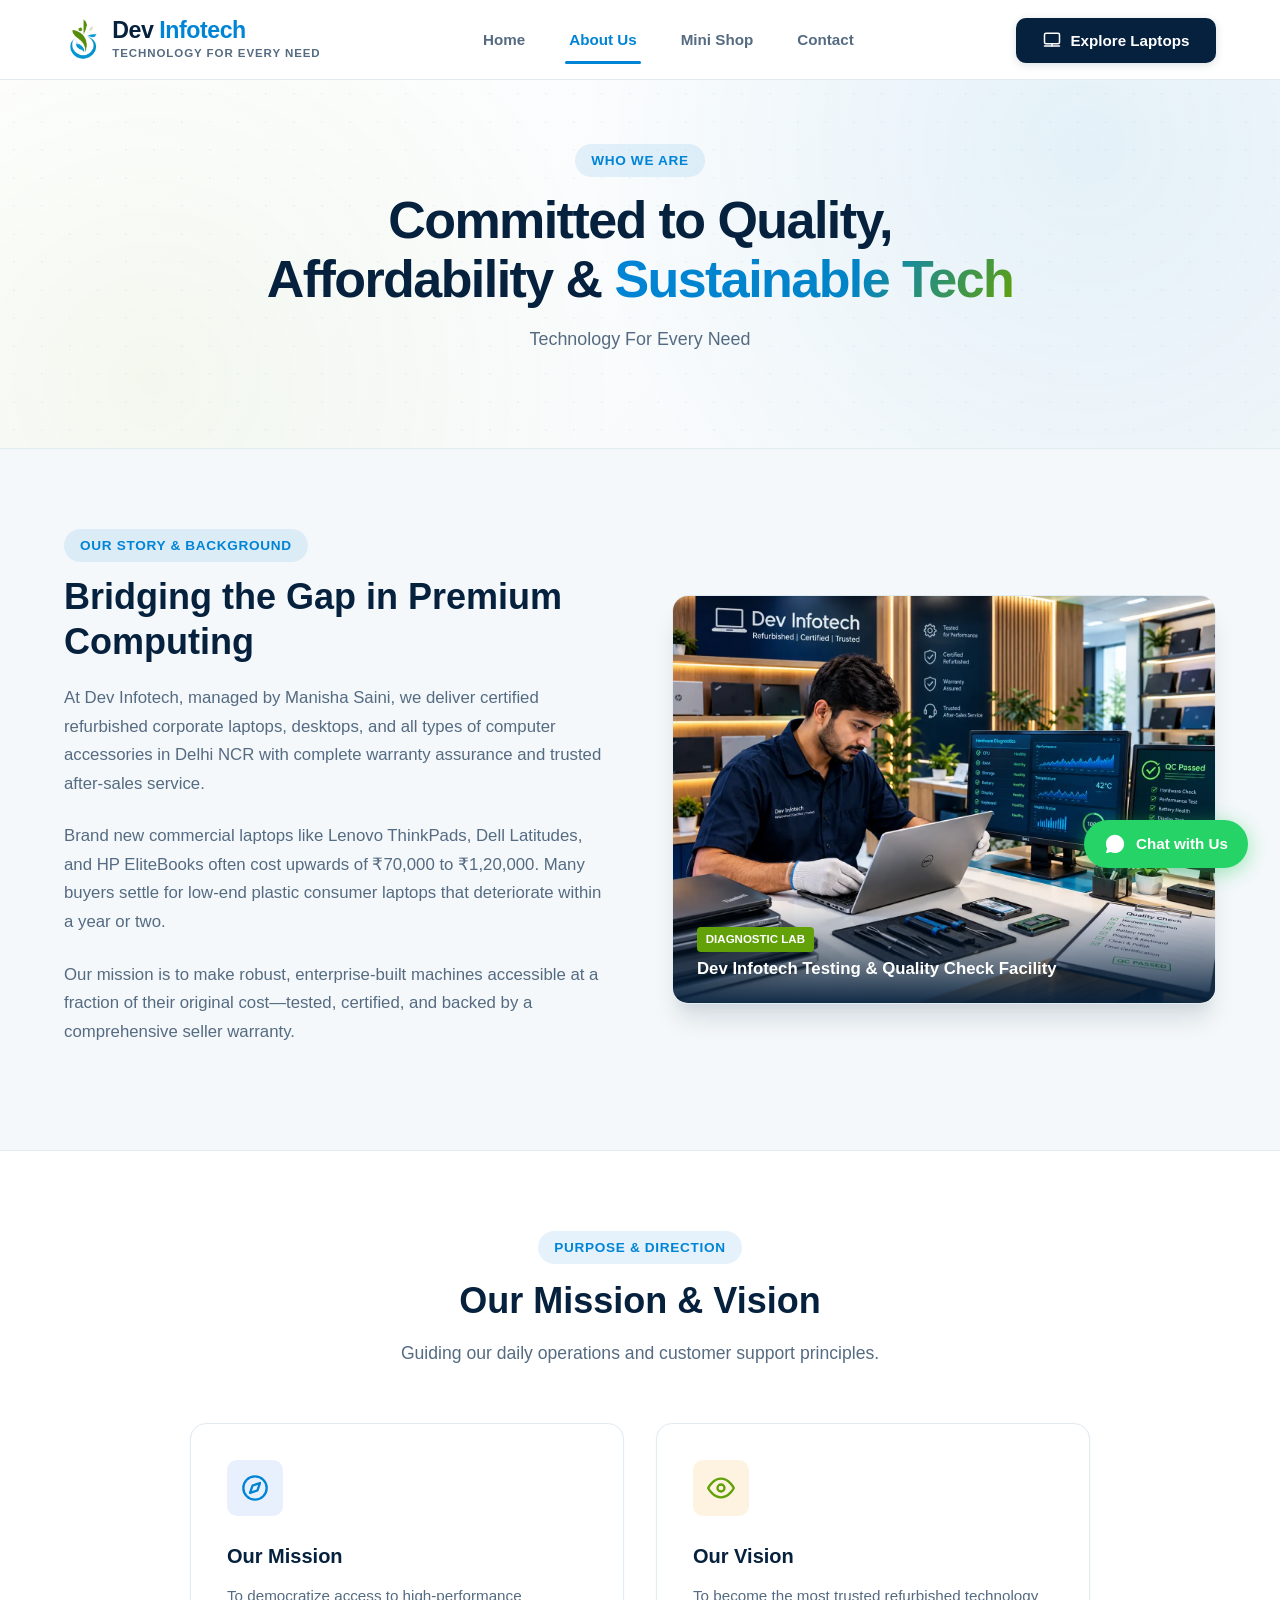
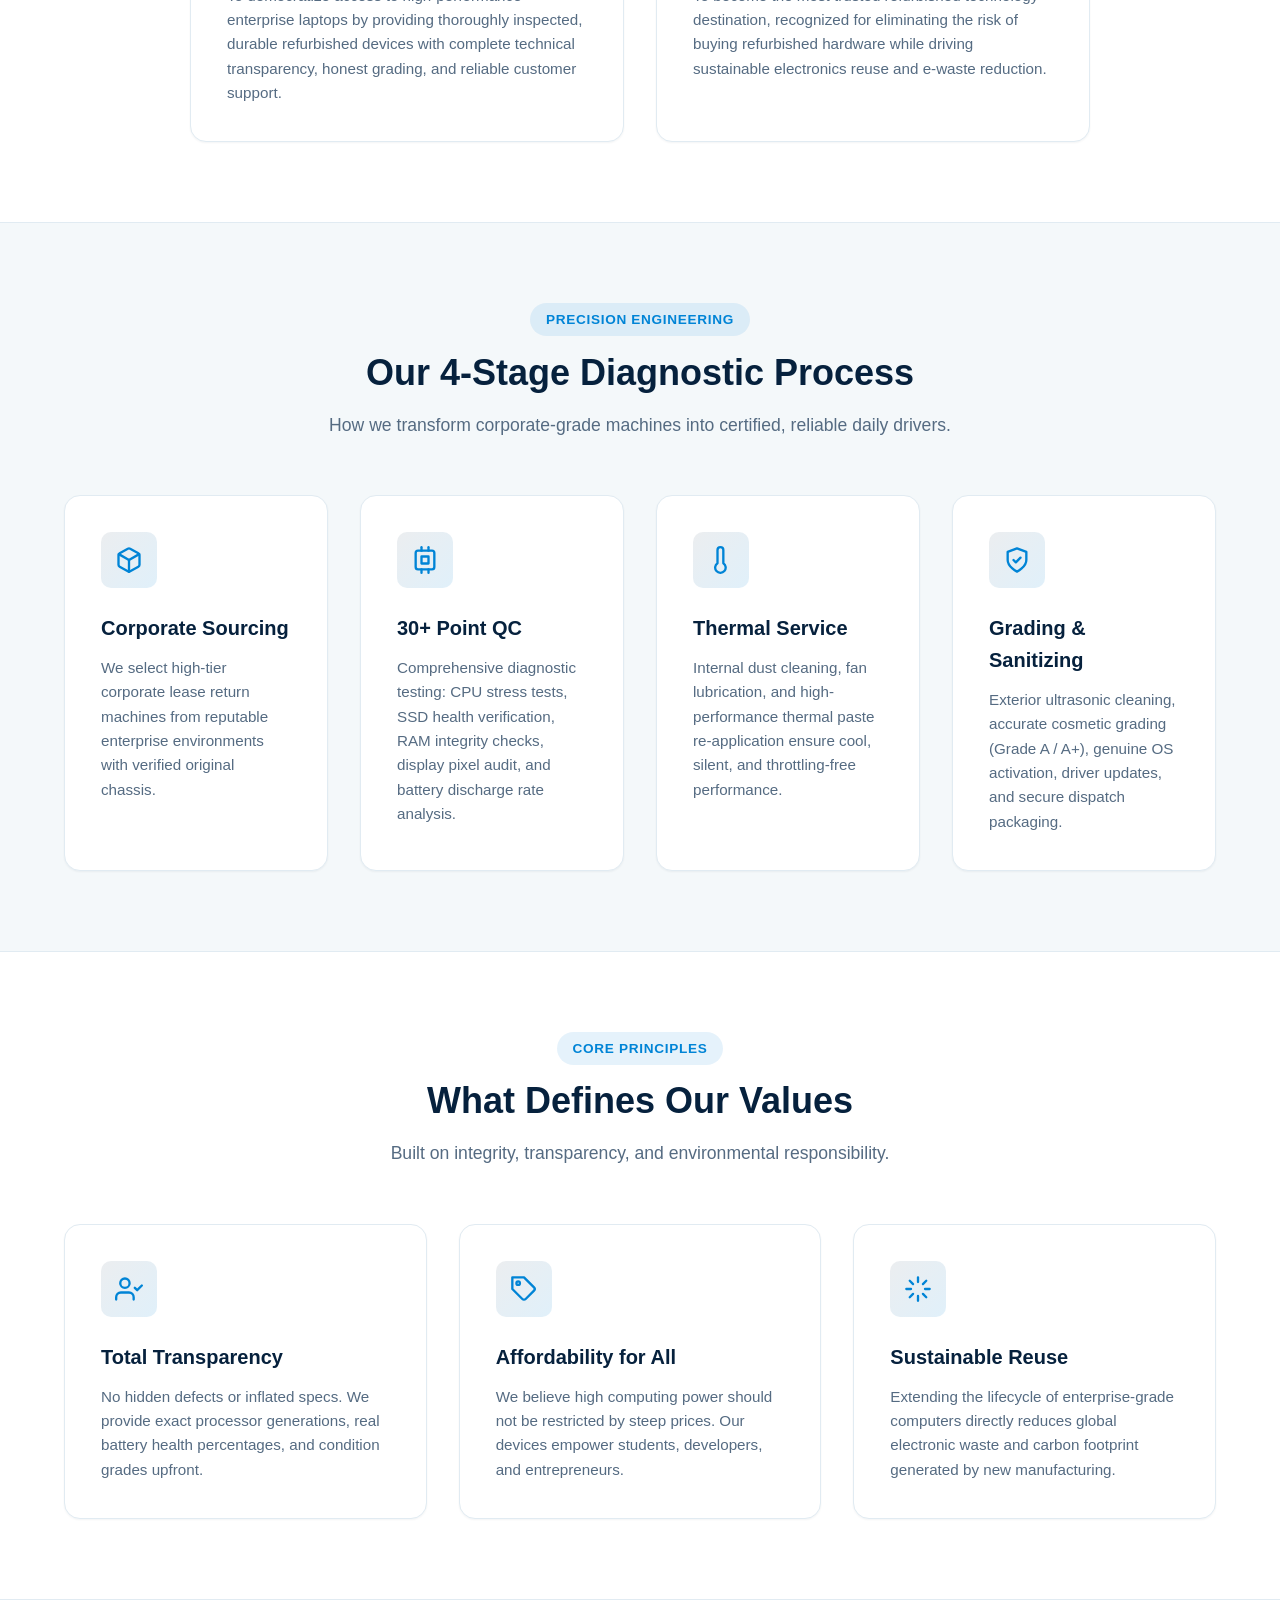
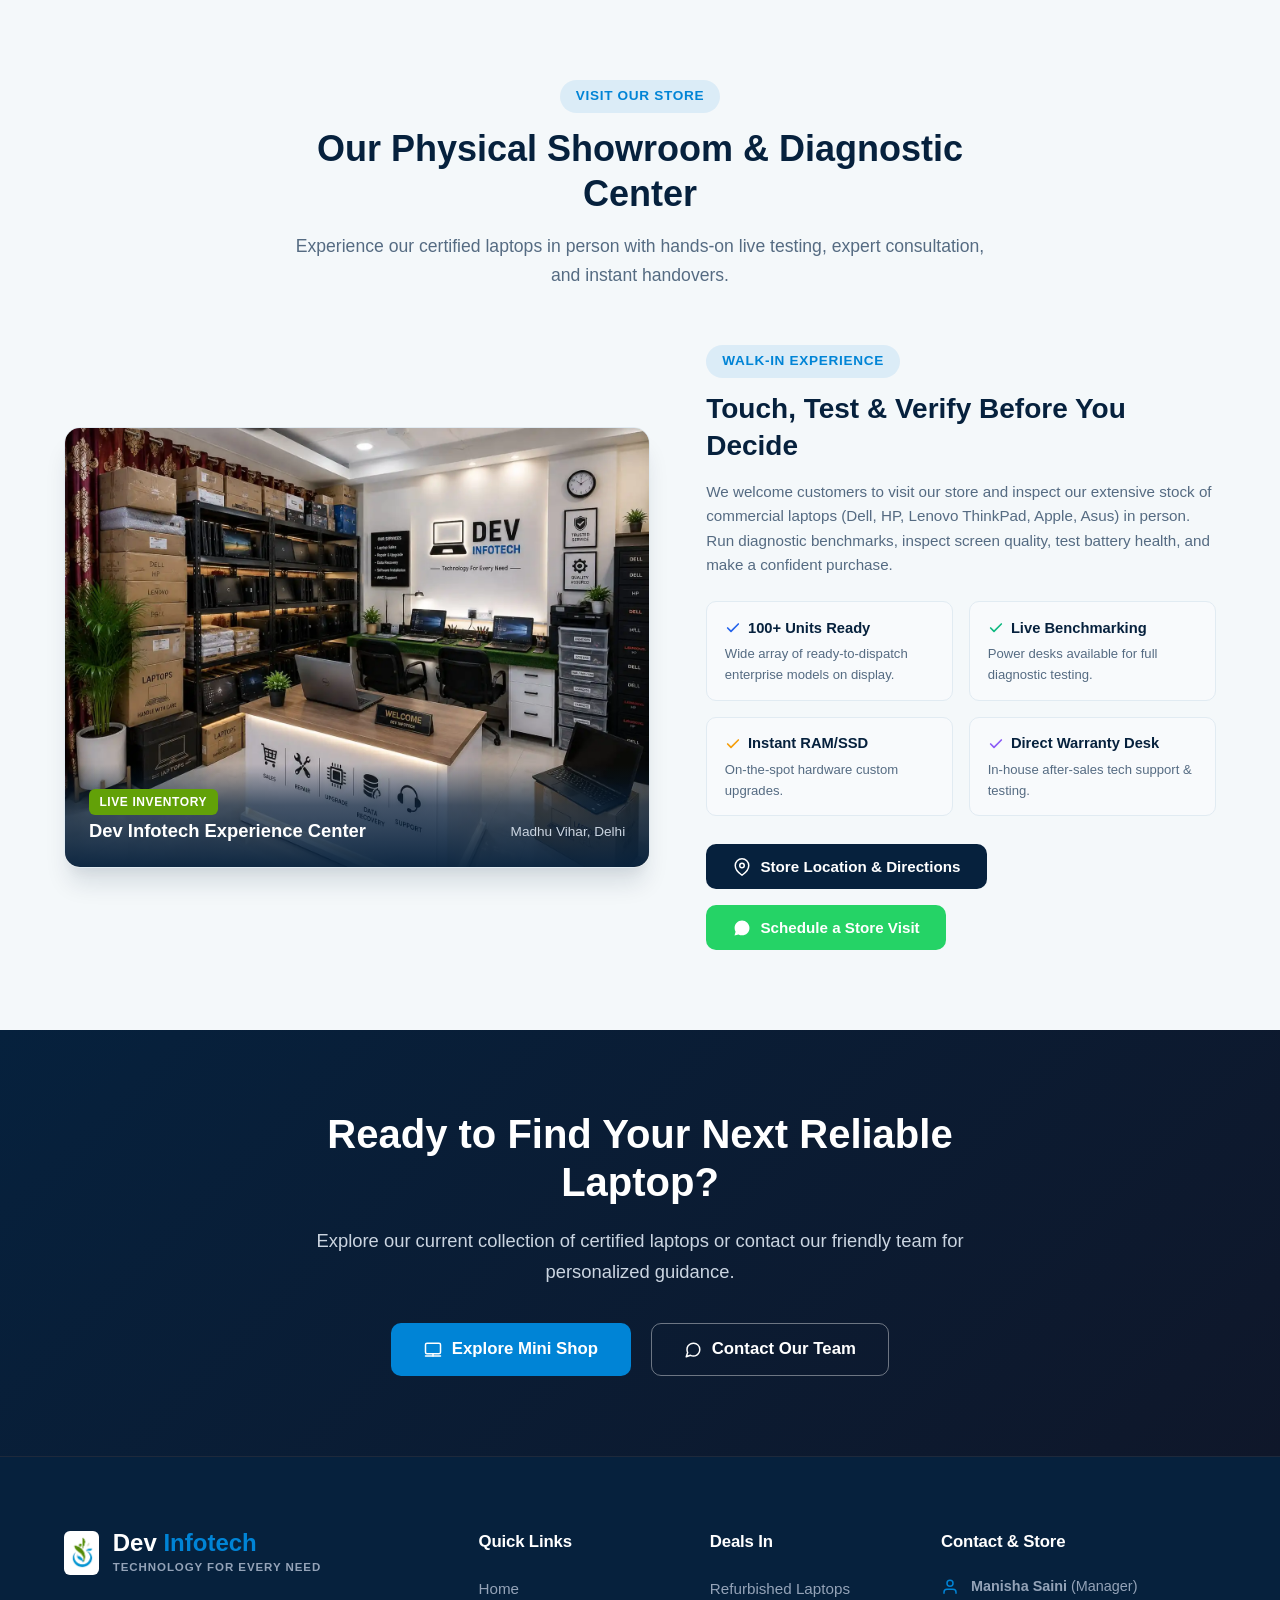
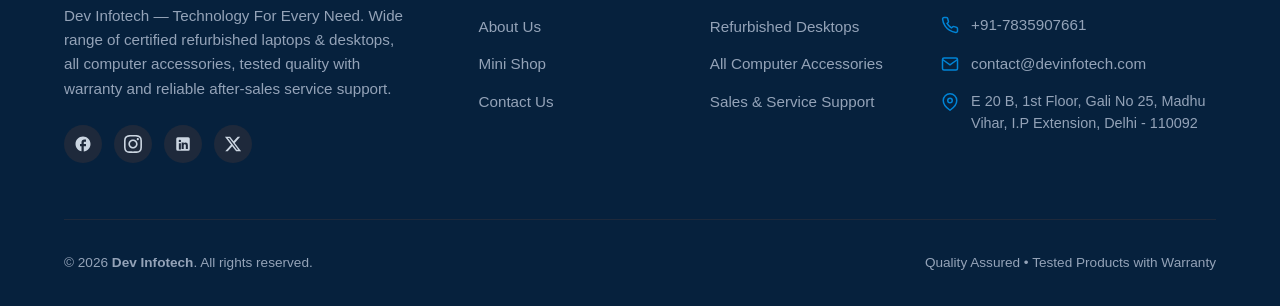
==== commit c9d31237: "Image updation" ====
--- a/about.html
+++ b/about.html
@@ -150,7 +150,7 @@
         </div>
 
         <div class="about-preview-img-box" style="position: relative; border-radius: var(--radius-lg); overflow: hidden; box-shadow: var(--shadow-xl); border: 1px solid var(--color-border);">
-          <img src="assets/images/Devinfotech Testing Facility.png" alt="Dev Infotech Diagnostic & Quality Testing Facility" class="about-preview-img" style="width: 100%; height: 100%; object-fit: cover; max-height: 440px; display: block;" width="600" height="440" loading="lazy">
+          <img src="assets/images/Devinfotech Testing Facility.webp" alt="Dev Infotech Diagnostic & Quality Testing Facility" class="about-preview-img" style="width: 100%; height: 100%; object-fit: cover; max-height: 440px; display: block;" width="600" height="440" loading="lazy">
           <div style="position: absolute; bottom: 0; left: 0; right: 0; padding: 1.25rem 1.5rem; background: linear-gradient(to top, rgba(6, 33, 61, 0.95), rgba(6, 33, 61, 0)); color: #FFFFFF;">
             <span style="display: inline-block; background: var(--color-accent); color: #FFFFFF; font-size: 0.72rem; font-weight: 700; padding: 0.2rem 0.55rem; border-radius: 4px; text-transform: uppercase; margin-bottom: 0.25rem;">Diagnostic Lab</span>
             <div style="font-weight: 700; font-size: 1.05rem;">Dev Infotech Testing & Quality Check Facility</div>
@@ -293,7 +293,7 @@
 
         <div class="showroom-feature-grid">
           <div class="showroom-image-box">
-            <img src="assets/images/Showroom.jpeg" alt="Dev Infotech Showroom & Service Center in Delhi" class="showroom-img" width="700" height="480" loading="lazy">
+            <img src="assets/images/Showroom.webp" alt="Dev Infotech Showroom & Service Center in Delhi" class="showroom-img" width="700" height="480" loading="lazy">
             <div class="showroom-img-overlay">
               <div>
                 <span style="display: inline-block; background: var(--color-accent); color: #FFFFFF; font-size: 0.75rem; font-weight: 700; padding: 0.2rem 0.65rem; border-radius: var(--radius-sm); text-transform: uppercase; margin-bottom: 0.35rem; letter-spacing: 0.05em;">Live Inventory</span>
